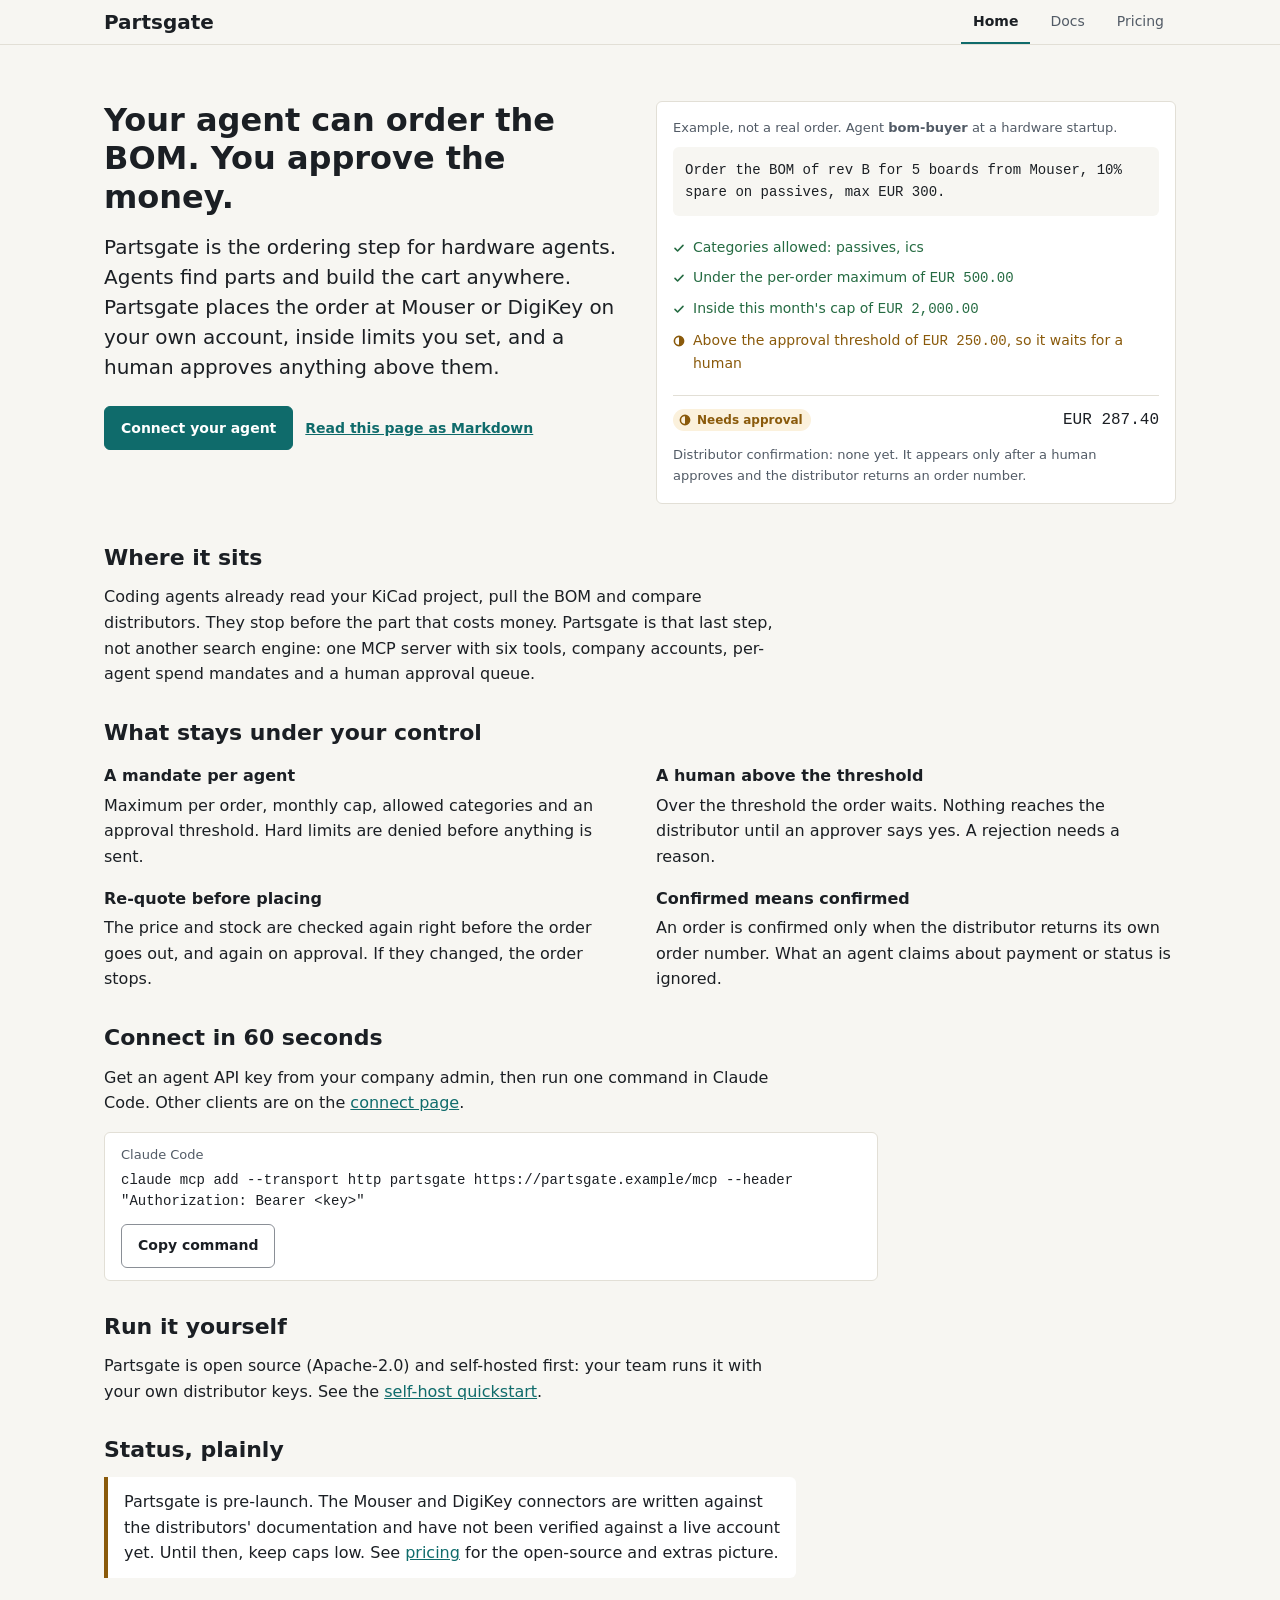
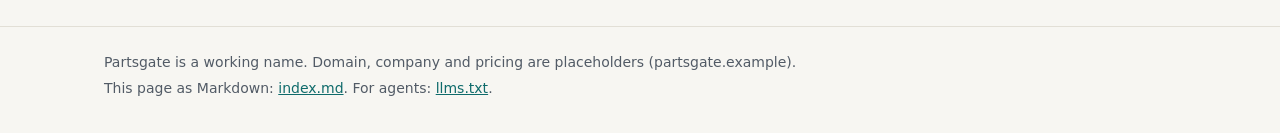
==== index.html @ 85c307bd "Step 3b: site self-host quickstart (+md twin), pricing/index/llms pivot to open source self-hosted" ====
<!doctype html>
<html lang="en">
<head>
<meta charset="utf-8">
<meta name="viewport" content="width=device-width, initial-scale=1">
<title>Partsgate: governed ordering for hardware agents</title>
<meta name="description" content="Your agent can order the BOM. You set the limits and approve the money.">
<link rel="alternate" type="text/markdown" href="index.md">
<link rel="stylesheet" href="assets/site.css">
<script src="assets/site.js" defer></script>
</head>
<body>
<header class="top"><div class="wrap"><a class="brand" href="index.html">Partsgate</a><nav class="main" aria-label="Main"><a href="index.html" aria-current="page">Home</a><a href="docs/connect.html">Docs</a><a href="pricing.html">Pricing</a></nav></div></header>
<main><div class="wrap">

<section class="hero" aria-labelledby="h">
<div><h1 id="h">Your agent can order the BOM. You approve the money.</h1>
<p class="lead">Partsgate is the ordering step for hardware agents. Agents find parts and build the cart anywhere. Partsgate places the order at Mouser or DigiKey on your own account, inside limits you set, and a human approves anything above them.</p>
<div class="row"><a class="btn primary" href="docs/connect.html">Connect your agent</a><a class="lnk" href="index.md">Read this page as Markdown</a></div></div>
<aside class="ticket" aria-label="Example order ticket">
<p class="who">Example, not a real order. Agent <strong>bom-buyer</strong> at a hardware startup.</p>
<p class="ask">Order the BOM of rev B for 5 boards from Mouser, 10% spare on passives, max EUR 300.</p>
<ul class="checks">
<li class="ok"><svg viewBox="0 0 12 12" aria-hidden="true" fill="none" stroke="currentColor" stroke-width="1.6" stroke-linecap="round" stroke-linejoin="round"><path d="M2 6.4l2.6 2.6L10 3.4"/></svg><span>Categories allowed: passives, ics</span></li>
<li class="ok"><svg viewBox="0 0 12 12" aria-hidden="true" fill="none" stroke="currentColor" stroke-width="1.6" stroke-linecap="round" stroke-linejoin="round"><path d="M2 6.4l2.6 2.6L10 3.4"/></svg><span>Under the per-order maximum of <span class="num">EUR 500.00</span></span></li>
<li class="ok"><svg viewBox="0 0 12 12" aria-hidden="true" fill="none" stroke="currentColor" stroke-width="1.6" stroke-linecap="round" stroke-linejoin="round"><path d="M2 6.4l2.6 2.6L10 3.4"/></svg><span>Inside this month's cap of <span class="num">EUR 2,000.00</span></span></li>
<li class="wait"><svg viewBox="0 0 12 12" aria-hidden="true" fill="none" stroke="currentColor" stroke-width="1.6" stroke-linecap="round" stroke-linejoin="round"><circle cx="6" cy="6" r="4.6"/><path d="M6 1.4a4.6 4.6 0 0 1 0 9.2z" fill="currentColor" stroke="none"/></svg><span>Above the approval threshold of <span class="num">EUR 250.00</span>, so it waits for a human</span></li>
</ul>
<div class="foot"><span class="chip" data-state="pending"><svg viewBox="0 0 12 12" aria-hidden="true" fill="none" stroke="currentColor" stroke-width="1.6" stroke-linecap="round" stroke-linejoin="round"><circle cx="6" cy="6" r="4.6"/><path d="M6 1.4a4.6 4.6 0 0 1 0 9.2z" fill="currentColor" stroke="none"/></svg>Needs approval</span><span class="num">EUR 287.40</span></div>
<p class="who" style="margin:12px 0 0">Distributor confirmation: none yet. It appears only after a human approves and the distributor returns an order number.</p>
</aside>
</section>

<h2>Where it sits</h2>
<p>Coding agents already read your KiCad project, pull the BOM and compare distributors. They stop before the part that costs money. Partsgate is that last step, not another search engine: one MCP server with six tools, company accounts, per-agent spend mandates and a human approval queue.</p>
<h2>What stays under your control</h2>
<div class="pair"><div><h3>A mandate per agent</h3><p>Maximum per order, monthly cap, allowed categories and an approval threshold. Hard limits are denied before anything is sent.</p></div>
<div><h3>A human above the threshold</h3><p>Over the threshold the order waits. Nothing reaches the distributor until an approver says yes. A rejection needs a reason.</p></div>
<div><h3>Re-quote before placing</h3><p>The price and stock are checked again right before the order goes out, and again on approval. If they changed, the order stops.</p></div>
<div><h3>Confirmed means confirmed</h3><p>An order is confirmed only when the distributor returns its own order number. What an agent claims about payment or status is ignored.</p></div></div>
<h2>Connect in 60 seconds</h2>
<p>Get an agent API key from your company admin, then run one command in Claude Code. Other clients are on the <a href="docs/connect.html">connect page</a>.</p>
<div class="cmd"><p class="label">Claude Code</p><pre id="cmd-home" class="mono">claude mcp add --transport http partsgate https://partsgate.example/mcp --header "Authorization: Bearer &lt;key&gt;"</pre><button class="btn" type="button" data-copy-target="cmd-home">Copy command</button></div>
<h2>Run it yourself</h2>
<p>Partsgate is open source (Apache-2.0) and self-hosted first: your team runs it with your own distributor keys. See the <a href="docs/self-host.html">self-host quickstart</a>.</p>
<h2>Status, plainly</h2>
<div class="note"><p>Partsgate is pre-launch. The Mouser and DigiKey connectors are written against the distributors' documentation and have not been verified against a live account yet. Until then, keep caps low. See <a href="pricing.html">pricing</a> for the open-source and extras picture.</p></div>
</div></main>
<footer class="bot"><div class="wrap"><p>Partsgate is a working name. Domain, company and pricing are placeholders (partsgate.example).</p><p>This page as Markdown: <a href="index.md">index.md</a>. For agents: <a href="llms.txt">llms.txt</a>.</p></div></footer>
</body>
</html>
---- assets/site.css ----
/* Partsgate site. Colours, sizes and spacing come from src/admin/lib/tokens.json (DESIGN.md); scripts/design-check.mjs enforces it. */
@font-face{font-family:"IBM Plex Sans";font-weight:400;font-style:normal;font-display:swap;src:url(../fonts/ibm-plex-sans-latin-400-normal.woff2) format("woff2")}
@font-face{font-family:"IBM Plex Sans";font-weight:600;font-style:normal;font-display:swap;src:url(../fonts/ibm-plex-sans-latin-600-normal.woff2) format("woff2")}
@font-face{font-family:"IBM Plex Mono";font-weight:400;font-style:normal;font-display:swap;src:url(../fonts/ibm-plex-mono-latin-400-normal.woff2) format("woff2")}
@font-face{font-family:"IBM Plex Mono";font-weight:600;font-style:normal;font-display:swap;src:url(../fonts/ibm-plex-mono-latin-600-normal.woff2) format("woff2")}
:root{--bg:#F7F6F2;--surface:#FFFFFF;--ink:#1B1F24;--muted:#525B66;--line:#E2DFD6;--accent:#0F6B6B;--accentHover:#0B5555;--pending:#8A5A0B;--confirmed:#256B42;--rejected:#9B3D2E;--inputBorder:#8A8F96;--chip-pending:#FBF1DC;--chip-confirmed:#E6F2EA;--chip-rejected:#F8E7E3;--chip-accent:#E3F0F0;--r:6px;--touch:44px}
*{box-sizing:border-box}
html{-webkit-text-size-adjust:100%}
body{margin:0;background:var(--bg);color:var(--ink);font-family:IBM Plex Sans, system-ui, sans-serif;font-size:16px;line-height:1.6;font-weight:400}
b,strong,th{font-weight:600}
code,pre,.mono,.num{font-family:IBM Plex Mono, ui-monospace, monospace;font-variant-numeric:tabular-nums}
code{font-size:14px}
.wrap{max-width:1120px;margin:0 auto;padding:0 24px}
header.top{border-bottom:1px solid var(--line)}
header.top .wrap{display:flex;flex-wrap:wrap;align-items:center;justify-content:space-between;gap:0 24px}
.brand{display:inline-flex;align-items:center;min-height:var(--touch);font-weight:600;font-size:20px;color:var(--ink);text-decoration:none}
nav.main{display:flex;flex-wrap:wrap;gap:0 8px}
nav.main a{display:inline-flex;align-items:center;min-height:var(--touch);padding:0 12px;color:var(--muted);text-decoration:none;font-size:14px;border-bottom:2px solid transparent}
nav.main a[aria-current=page]{color:var(--ink);font-weight:600;border-bottom-color:var(--accent)}
a{color:var(--accent)}
a:hover{color:var(--accentHover)}
a:focus-visible,button:focus-visible,summary:focus-visible{outline:2px solid var(--accent);outline-offset:2px}
main{padding:32px 0 32px}
h1{font-size:32px;line-height:1.2;font-weight:600;margin:0 0 16px;max-width:22ch}
h2{font-size:22px;line-height:1.3;font-weight:600;margin:32px 0 12px}
h3{font-size:16px;font-weight:600;margin:24px 0 4px}
p,ul,ol,dl{margin:0 0 16px;max-width:68ch}
li{margin-bottom:4px}
.lead{font-size:20px;line-height:1.5;color:var(--ink);max-width:56ch}
.muted{color:var(--muted)}
.small{font-size:14px}
.btn{display:inline-flex;align-items:center;justify-content:center;min-height:var(--touch);min-width:var(--touch);padding:0 16px;border-radius:var(--r);border:1px solid var(--inputBorder);background:var(--surface);color:var(--ink);font:inherit;font-size:14px;font-weight:600;text-decoration:none;cursor:pointer}
.btn:hover{border-color:var(--ink);color:var(--ink)}
.btn.primary{background:var(--accent);border-color:var(--accent);color:var(--surface)}
.btn.primary:hover{background:var(--accentHover);border-color:var(--accentHover);color:var(--surface)}
.row{display:flex;flex-wrap:wrap;gap:8px 12px;align-items:center;margin:24px 0}
a.lnk{display:inline-flex;align-items:center;min-height:var(--touch);font-weight:600;font-size:14px}
.hero{display:grid;grid-template-columns:minmax(0,1fr) minmax(0,1fr);gap:32px 32px;align-items:start;padding:24px 0 8px}
.ticket{background:var(--surface);border:1px solid var(--line);border-radius:var(--r);padding:16px}
.ticket .ask{font-family:IBM Plex Mono, ui-monospace, monospace;font-size:14px;margin:0 0 16px;padding:12px;background:var(--bg);border-radius:var(--r);max-width:none}
.ticket .who{font-size:13px;color:var(--muted);margin:0 0 8px;max-width:none}
.checks{list-style:none;margin:0 0 16px;padding:0;max-width:none}
.checks li{display:flex;gap:8px;align-items:flex-start;font-size:14px;padding:4px 0;margin:0}
.checks svg{flex:none;width:12px;height:12px;margin-top:6px}
.checks .ok{color:var(--confirmed)}
.checks .wait{color:var(--pending)}
.ticket .foot{display:flex;flex-wrap:wrap;gap:8px 12px;align-items:center;justify-content:space-between;border-top:1px solid var(--line);padding-top:12px}
.chip{display:inline-flex;align-items:center;gap:6px;font-size:12px;font-weight:600;padding:2px 8px 2px 6px;border-radius:99px;white-space:nowrap;line-height:1.5}
.chip svg{flex:none;width:12px;height:12px}
.chip[data-state=pending]{color:var(--pending);background:var(--chip-pending)}
.chip[data-state=confirmed]{color:var(--confirmed);background:var(--chip-confirmed)}
.chip[data-state=rejected]{color:var(--rejected);background:var(--chip-rejected)}
.chip[data-state=inactive]{color:var(--muted);background:var(--bg);border:1px solid var(--line)}
.cmd{background:var(--surface);border:1px solid var(--line);border-radius:var(--r);padding:12px 16px;margin:0 0 16px;max-width:76ch}
.cmd pre{margin:0 0 12px;white-space:pre-wrap;overflow-wrap:anywhere;font-size:14px;line-height:1.5}
.cmd .label{font-size:13px;color:var(--muted);margin:0 0 4px}
pre.block{background:var(--surface);border:1px solid var(--line);border-radius:var(--r);padding:12px 16px;margin:0 0 16px;max-width:76ch;white-space:pre-wrap;overflow-wrap:anywhere;font-size:14px;line-height:1.5}
.pair{display:grid;grid-template-columns:repeat(2,minmax(0,1fr));gap:16px 32px;margin:16px 0}
.pair h3{margin-top:0}
.pair p{margin:0}
.tabs{display:flex;flex-wrap:wrap;gap:0 4px;border-bottom:1px solid var(--line);margin:16px 0}
.tabs button{min-height:var(--touch);padding:0 16px;background:transparent;border:0;border-bottom:2px solid transparent;color:var(--muted);font:inherit;font-size:14px;cursor:pointer}
.tabs button[aria-selected=true]{color:var(--ink);font-weight:600;border-bottom-color:var(--accent)}
.js [role=tabpanel][hidden]{display:none}
.subnav{display:flex;flex-wrap:wrap;gap:0 4px;border-bottom:1px solid var(--line);margin:0 0 24px}
.subnav a{display:inline-flex;align-items:center;min-height:var(--touch);padding:0 12px;color:var(--muted);text-decoration:none;font-size:14px;border-bottom:2px solid transparent}
.subnav a[aria-current=page]{color:var(--ink);font-weight:600;border-bottom-color:var(--accent)}
table{border-collapse:collapse;width:100%;max-width:76ch;margin:0 0 16px;background:var(--surface);border:1px solid var(--line)}
th,td{text-align:left;padding:8px 12px;border-bottom:1px solid var(--line);vertical-align:top;font-size:14px;overflow-wrap:break-word}
td code{overflow-wrap:anywhere}
th{background:var(--bg);color:var(--muted);font-size:12px}
.note{border-left:4px solid var(--pending);background:var(--surface);padding:12px 16px;margin:0 0 16px;max-width:68ch;border-radius:0 var(--r) var(--r) 0}
.note p{margin:0}
.plans{display:grid;grid-template-columns:repeat(2,minmax(0,1fr));gap:16px;margin:16px 0}
.plan{background:var(--surface);border:1px solid var(--line);border-radius:var(--r);padding:16px}
.plan h2{margin:0 0 4px;font-size:22px}
.plan .price{font-size:32px;font-weight:600;margin:0 0 8px}
.plan p,.plan ul{max-width:none}
footer.bot{border-top:1px solid var(--line);padding:24px 0 32px;color:var(--muted);font-size:14px}
footer.bot p{margin:0 0 4px;max-width:none}
@media (max-width:640px){
  .wrap{padding:0 16px}
  h1{font-size:32px}
  .hero,.pair,.plans{grid-template-columns:1fr}
  main{padding-top:16px}
  .btn{width:100%}
  .row .btn{flex:1 1 100%}
}
.tabs{display:none}
.js .tabs{display:flex}
.js [role=tabpanel]>h3{display:none}
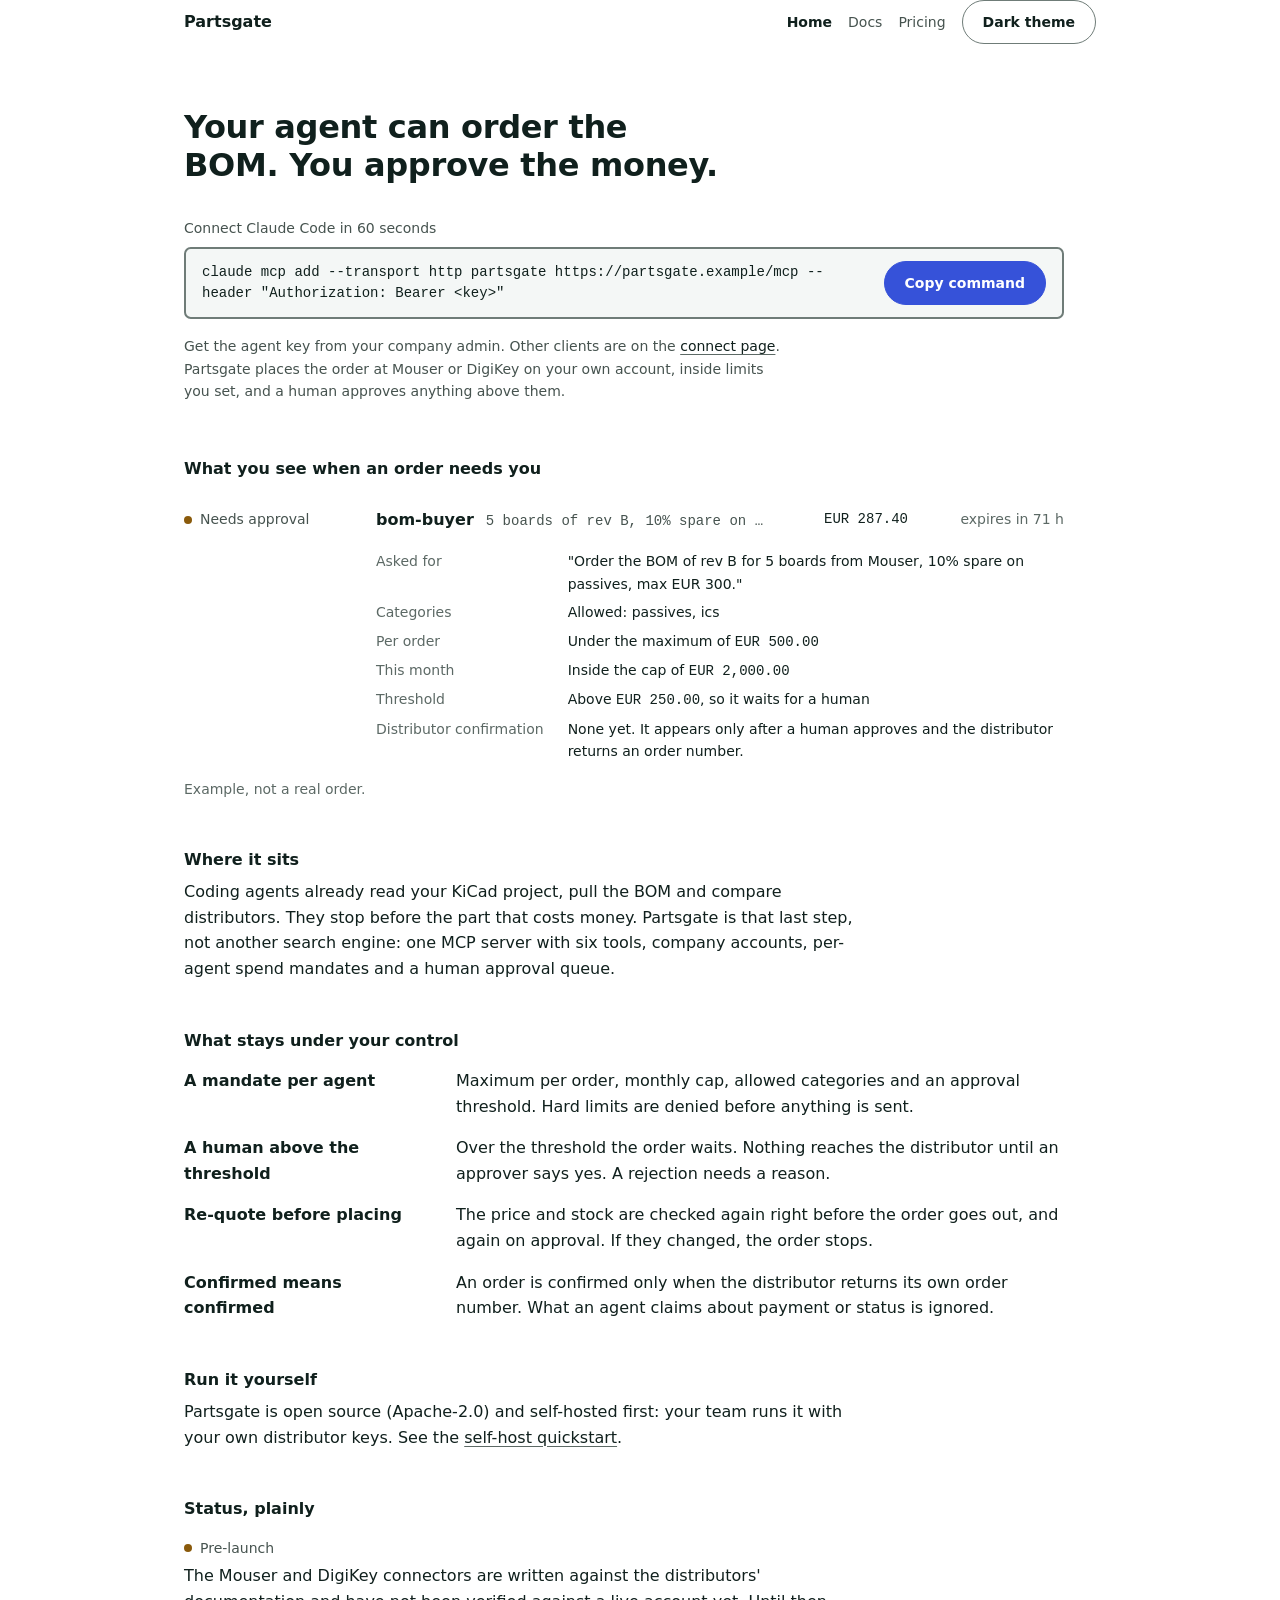
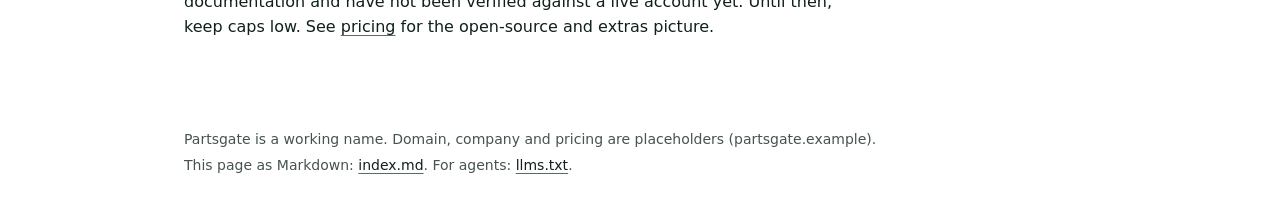
==== commit 7a25608e: "Deck rules: partsgate tokens (dark default, light, probe-blue accent), row grammar admin routes, sit" ====
--- a/index.html
+++ b/index.html
@@ -6,45 +6,47 @@
 <title>Partsgate: governed ordering for hardware agents</title>
 <meta name="description" content="Your agent can order the BOM. You set the limits and approve the money.">
 <link rel="alternate" type="text/markdown" href="index.md">
+<script>try{var t=localStorage.getItem("pg-theme");if(t==="light"||t==="dark")document.documentElement.setAttribute("data-theme",t)}catch(e){}</script>
 <link rel="stylesheet" href="assets/site.css">
 <script src="assets/site.js" defer></script>
 </head>
 <body>
-<header class="top"><div class="wrap"><a class="brand" href="index.html">Partsgate</a><nav class="main" aria-label="Main"><a href="index.html" aria-current="page">Home</a><a href="docs/connect.html">Docs</a><a href="pricing.html">Pricing</a></nav></div></header>
+<header class="top"><div class="wrap"><a class="brand" href="index.html">Partsgate</a><div class="topr"><nav class="main" aria-label="Main"><a href="index.html" aria-current="page">Home</a><a href="docs/connect.html">Docs</a><a href="pricing.html">Pricing</a></nav><button class="btn themebtn" type="button" data-theme-toggle>Light theme</button></div></div></header>
 <main><div class="wrap">
 
 <section class="hero" aria-labelledby="h">
-<div><h1 id="h">Your agent can order the BOM. You approve the money.</h1>
-<p class="lead">Partsgate is the ordering step for hardware agents. Agents find parts and build the cart anywhere. Partsgate places the order at Mouser or DigiKey on your own account, inside limits you set, and a human approves anything above them.</p>
-<div class="row"><a class="btn primary" href="docs/connect.html">Connect your agent</a><a class="lnk" href="index.md">Read this page as Markdown</a></div></div>
-<aside class="ticket" aria-label="Example order ticket">
-<p class="who">Example, not a real order. Agent <strong>bom-buyer</strong> at a hardware startup.</p>
-<p class="ask">Order the BOM of rev B for 5 boards from Mouser, 10% spare on passives, max EUR 300.</p>
-<ul class="checks">
-<li class="ok"><svg viewBox="0 0 12 12" aria-hidden="true" fill="none" stroke="currentColor" stroke-width="1.6" stroke-linecap="round" stroke-linejoin="round"><path d="M2 6.4l2.6 2.6L10 3.4"/></svg><span>Categories allowed: passives, ics</span></li>
-<li class="ok"><svg viewBox="0 0 12 12" aria-hidden="true" fill="none" stroke="currentColor" stroke-width="1.6" stroke-linecap="round" stroke-linejoin="round"><path d="M2 6.4l2.6 2.6L10 3.4"/></svg><span>Under the per-order maximum of <span class="num">EUR 500.00</span></span></li>
-<li class="ok"><svg viewBox="0 0 12 12" aria-hidden="true" fill="none" stroke="currentColor" stroke-width="1.6" stroke-linecap="round" stroke-linejoin="round"><path d="M2 6.4l2.6 2.6L10 3.4"/></svg><span>Inside this month's cap of <span class="num">EUR 2,000.00</span></span></li>
-<li class="wait"><svg viewBox="0 0 12 12" aria-hidden="true" fill="none" stroke="currentColor" stroke-width="1.6" stroke-linecap="round" stroke-linejoin="round"><circle cx="6" cy="6" r="4.6"/><path d="M6 1.4a4.6 4.6 0 0 1 0 9.2z" fill="currentColor" stroke="none"/></svg><span>Above the approval threshold of <span class="num">EUR 250.00</span>, so it waits for a human</span></li>
-</ul>
-<div class="foot"><span class="chip" data-state="pending"><svg viewBox="0 0 12 12" aria-hidden="true" fill="none" stroke="currentColor" stroke-width="1.6" stroke-linecap="round" stroke-linejoin="round"><circle cx="6" cy="6" r="4.6"/><path d="M6 1.4a4.6 4.6 0 0 1 0 9.2z" fill="currentColor" stroke="none"/></svg>Needs approval</span><span class="num">EUR 287.40</span></div>
-<p class="who" style="margin:12px 0 0">Distributor confirmation: none yet. It appears only after a human approves and the distributor returns an order number.</p>
-</aside>
+<h1 id="h">Your agent can order the BOM. You approve the money.</h1>
+<div class="codewrap"><p class="label">Connect Claude Code in 60 seconds</p><div class="codebar"><pre id="cmd-home" class="mono">claude mcp add --transport http partsgate https://partsgate.example/mcp --header "Authorization: Bearer &lt;key&gt;"</pre><button class="btn primary" type="button" data-copy-target="cmd-home">Copy command</button></div></div>
+<p class="why">Get the agent key from your company admin. Other clients are on the <a href="docs/connect.html">connect page</a>. Partsgate places the order at Mouser or DigiKey on your own account, inside limits you set, and a human approves anything above them.</p>
 </section>
+
+<h2>What you see when an order needs you</h2>
+<div class="sample" role="group" aria-label="Example order, not a real one">
+<div class="rh"><span class="st"><span class="dot" data-s="waiting" aria-hidden="true"></span><span class="lbl">Needs approval</span></span><span class="main"><span class="who">bom-buyer</span><span class="mpn mono">5 boards of rev B, 10% spare on passives</span></span><span class="tot num">EUR 287.40</span><span class="exp">expires in 71 h</span></div>
+<dl class="cues">
+<dt>Asked for</dt><dd>"Order the BOM of rev B for 5 boards from Mouser, 10% spare on passives, max EUR 300."</dd>
+<dt>Categories</dt><dd>Allowed: passives, ics</dd>
+<dt>Per order</dt><dd>Under the maximum of <span class="num">EUR 500.00</span></dd>
+<dt>This month</dt><dd>Inside the cap of <span class="num">EUR 2,000.00</span></dd>
+<dt>Threshold</dt><dd>Above <span class="num">EUR 250.00</span>, so it waits for a human</dd>
+<dt>Distributor confirmation</dt><dd>None yet. It appears only after a human approves and the distributor returns an order number.</dd>
+</dl>
+<p class="cap">Example, not a real order.</p>
+</div>
 
 <h2>Where it sits</h2>
 <p>Coding agents already read your KiCad project, pull the BOM and compare distributors. They stop before the part that costs money. Partsgate is that last step, not another search engine: one MCP server with six tools, company accounts, per-agent spend mandates and a human approval queue.</p>
 <h2>What stays under your control</h2>
-<div class="pair"><div><h3>A mandate per agent</h3><p>Maximum per order, monthly cap, allowed categories and an approval threshold. Hard limits are denied before anything is sent.</p></div>
-<div><h3>A human above the threshold</h3><p>Over the threshold the order waits. Nothing reaches the distributor until an approver says yes. A rejection needs a reason.</p></div>
-<div><h3>Re-quote before placing</h3><p>The price and stock are checked again right before the order goes out, and again on approval. If they changed, the order stops.</p></div>
-<div><h3>Confirmed means confirmed</h3><p>An order is confirmed only when the distributor returns its own order number. What an agent claims about payment or status is ignored.</p></div></div>
-<h2>Connect in 60 seconds</h2>
-<p>Get an agent API key from your company admin, then run one command in Claude Code. Other clients are on the <a href="docs/connect.html">connect page</a>.</p>
-<div class="cmd"><p class="label">Claude Code</p><pre id="cmd-home" class="mono">claude mcp add --transport http partsgate https://partsgate.example/mcp --header "Authorization: Bearer &lt;key&gt;"</pre><button class="btn" type="button" data-copy-target="cmd-home">Copy command</button></div>
+<dl class="defs">
+<dt>A mandate per agent</dt><dd>Maximum per order, monthly cap, allowed categories and an approval threshold. Hard limits are denied before anything is sent.</dd>
+<dt>A human above the threshold</dt><dd>Over the threshold the order waits. Nothing reaches the distributor until an approver says yes. A rejection needs a reason.</dd>
+<dt>Re-quote before placing</dt><dd>The price and stock are checked again right before the order goes out, and again on approval. If they changed, the order stops.</dd>
+<dt>Confirmed means confirmed</dt><dd>An order is confirmed only when the distributor returns its own order number. What an agent claims about payment or status is ignored.</dd>
+</dl>
 <h2>Run it yourself</h2>
 <p>Partsgate is open source (Apache-2.0) and self-hosted first: your team runs it with your own distributor keys. See the <a href="docs/self-host.html">self-host quickstart</a>.</p>
 <h2>Status, plainly</h2>
-<div class="note"><p>Partsgate is pre-launch. The Mouser and DigiKey connectors are written against the distributors' documentation and have not been verified against a live account yet. Until then, keep caps low. See <a href="pricing.html">pricing</a> for the open-source and extras picture.</p></div>
+<p class="note"><span class="st"><span class="dot" data-s="waiting" aria-hidden="true"></span><span class="lbl">Pre-launch</span></span><span class="txt">The Mouser and DigiKey connectors are written against the distributors' documentation and have not been verified against a live account yet. Until then, keep caps low. See <a href="pricing.html">pricing</a> for the open-source and extras picture.</span></p>
 </div></main>
 <footer class="bot"><div class="wrap"><p>Partsgate is a working name. Domain, company and pricing are placeholders (partsgate.example).</p><p>This page as Markdown: <a href="index.md">index.md</a>. For agents: <a href="llms.txt">llms.txt</a>.</p></div></footer>
 </body>
--- a/assets/site.css
+++ b/assets/site.css
@@ -1,91 +1,106 @@
-/* Partsgate site. Colours, sizes and spacing come from src/admin/lib/tokens.json (DESIGN.md); scripts/design-check.mjs enforces it. */
+/* Partsgate site: the Deck's rules in Partsgate's own colours. Tokens repeat src/admin/lib/tokens.json (design-check site-tokens enforces it); DESIGN.md explains the rules.
+   Dark is the default. Light follows prefers-color-scheme, and the header toggle (data-theme) overrides both. */
 @font-face{font-family:"IBM Plex Sans";font-weight:400;font-style:normal;font-display:swap;src:url(../fonts/ibm-plex-sans-latin-400-normal.woff2) format("woff2")}
 @font-face{font-family:"IBM Plex Sans";font-weight:600;font-style:normal;font-display:swap;src:url(../fonts/ibm-plex-sans-latin-600-normal.woff2) format("woff2")}
 @font-face{font-family:"IBM Plex Mono";font-weight:400;font-style:normal;font-display:swap;src:url(../fonts/ibm-plex-mono-latin-400-normal.woff2) format("woff2")}
 @font-face{font-family:"IBM Plex Mono";font-weight:600;font-style:normal;font-display:swap;src:url(../fonts/ibm-plex-mono-latin-600-normal.woff2) format("woff2")}
-:root{--bg:#F7F6F2;--surface:#FFFFFF;--ink:#1B1F24;--muted:#525B66;--line:#E2DFD6;--accent:#0F6B6B;--accentHover:#0B5555;--pending:#8A5A0B;--confirmed:#256B42;--rejected:#9B3D2E;--inputBorder:#8A8F96;--chip-pending:#FBF1DC;--chip-confirmed:#E6F2EA;--chip-rejected:#F8E7E3;--chip-accent:#E3F0F0;--r:6px;--touch:44px}
+:root{--surface:#081412;--elev:#0C1B18;--ink:#F7F7F7;--muted:#ADAAA6;--faint:#8A9794;--line:#1F2927;--hover:#131E1C;--sel:#1B2A38;--accent:#7F9CFF;--accentHover:#A3B8FF;--accentInk:#06100E;--inputBorder:#7A8B87;--focus:#F7F7F7;--dotActive:#4FB3A1;--dotWaiting:#E8C05A;--dotBlocked:#FF7A72;--dotIdle:#6A7B77;--r:6.72px;--rb:26.88px;--touch:44px;color-scheme:dark}
+@media (prefers-color-scheme:light){:root:not([data-theme]){--surface:#FFFFFF;--elev:#F4F7F6;--ink:#10201D;--muted:#46534F;--faint:#5C6965;--line:#DDE3E1;--hover:#F4F5F5;--sel:#EDEFFC;--accent:#3652D9;--accentHover:#2A41B8;--accentInk:#FFFFFF;--inputBorder:#6F7C78;--focus:#10201D;--dotActive:#18705F;--dotWaiting:#8A5A0B;--dotBlocked:#B3261E;--dotIdle:#7A8783;color-scheme:light}}
+:root[data-theme=light]{--surface:#FFFFFF;--elev:#F4F7F6;--ink:#10201D;--muted:#46534F;--faint:#5C6965;--line:#DDE3E1;--hover:#F4F5F5;--sel:#EDEFFC;--accent:#3652D9;--accentHover:#2A41B8;--accentInk:#FFFFFF;--inputBorder:#6F7C78;--focus:#10201D;--dotActive:#18705F;--dotWaiting:#8A5A0B;--dotBlocked:#B3261E;--dotIdle:#7A8783;color-scheme:light}
+:root[data-theme=dark]{--surface:#081412;--elev:#0C1B18;--ink:#F7F7F7;--muted:#ADAAA6;--faint:#8A9794;--line:#1F2927;--hover:#131E1C;--sel:#1B2A38;--accent:#7F9CFF;--accentHover:#A3B8FF;--accentInk:#06100E;--inputBorder:#7A8B87;--focus:#F7F7F7;--dotActive:#4FB3A1;--dotWaiting:#E8C05A;--dotBlocked:#FF7A72;--dotIdle:#6A7B77;color-scheme:dark}
 *{box-sizing:border-box}
 html{-webkit-text-size-adjust:100%}
-body{margin:0;background:var(--bg);color:var(--ink);font-family:IBM Plex Sans, system-ui, sans-serif;font-size:16px;line-height:1.6;font-weight:400}
-b,strong,th{font-weight:600}
+body{margin:0;background:var(--surface);color:var(--ink);font-family:IBM Plex Sans, system-ui, sans-serif;font-size:16px;line-height:1.6;font-weight:400}
+b,strong{font-weight:600}
 code,pre,.mono,.num{font-family:IBM Plex Mono, ui-monospace, monospace;font-variant-numeric:tabular-nums}
 code{font-size:14px}
-.wrap{max-width:1120px;margin:0 auto;padding:0 24px}
-header.top{border-bottom:1px solid var(--line)}
+a{color:var(--ink);text-decoration:underline;text-decoration-color:var(--faint);text-underline-offset:3px}
+a:hover{text-decoration-color:var(--ink)}
+:focus-visible{outline:2px solid var(--focus);outline-offset:2px}
+.wrap{max-width:960px;margin:0 auto;padding:0 24px}
 header.top .wrap{display:flex;flex-wrap:wrap;align-items:center;justify-content:space-between;gap:0 24px}
-.brand{display:inline-flex;align-items:center;min-height:var(--touch);font-weight:600;font-size:20px;color:var(--ink);text-decoration:none}
-nav.main{display:flex;flex-wrap:wrap;gap:0 8px}
-nav.main a{display:inline-flex;align-items:center;min-height:var(--touch);padding:0 12px;color:var(--muted);text-decoration:none;font-size:14px;border-bottom:2px solid transparent}
-nav.main a[aria-current=page]{color:var(--ink);font-weight:600;border-bottom-color:var(--accent)}
-a{color:var(--accent)}
-a:hover{color:var(--accentHover)}
-a:focus-visible,button:focus-visible,summary:focus-visible{outline:2px solid var(--accent);outline-offset:2px}
-main{padding:32px 0 32px}
-h1{font-size:32px;line-height:1.2;font-weight:600;margin:0 0 16px;max-width:22ch}
-h2{font-size:22px;line-height:1.3;font-weight:600;margin:32px 0 12px}
-h3{font-size:16px;font-weight:600;margin:24px 0 4px}
-p,ul,ol,dl{margin:0 0 16px;max-width:68ch}
+.brand{display:inline-flex;align-items:center;min-height:var(--touch);font-weight:600;font-size:16px;color:var(--ink);text-decoration:none}
+.topr{display:flex;flex-wrap:wrap;align-items:center;gap:0 16px}
+nav.main{display:flex;flex-wrap:wrap;gap:0 16px}
+nav.main a,.subnav a{display:inline-flex;align-items:center;min-height:var(--touch);color:var(--muted);text-decoration:none;font-size:14px}
+nav.main a:hover,.subnav a:hover{color:var(--ink)}
+nav.main a[aria-current=page],.subnav a[aria-current=page]{color:var(--ink);font-weight:600}
+.themebtn{display:none}
+.js .themebtn{display:inline-flex}
+main{padding:40px 0 48px}
+h1{font-size:32px;line-height:1.2;font-weight:600;margin:0 0 24px;max-width:24ch;letter-spacing:-.01em}
+h2{font-size:16px;line-height:1.4;font-weight:600;margin:48px 0 8px}
+h3{font-size:16px;line-height:1.4;font-weight:600;margin:32px 0 4px}
+p,ul,ol,dl{margin:0 0 16px;max-width:66ch}
 li{margin-bottom:4px}
-.lead{font-size:20px;line-height:1.5;color:var(--ink);max-width:56ch}
 .muted{color:var(--muted)}
 .small{font-size:14px}
-.btn{display:inline-flex;align-items:center;justify-content:center;min-height:var(--touch);min-width:var(--touch);padding:0 16px;border-radius:var(--r);border:1px solid var(--inputBorder);background:var(--surface);color:var(--ink);font:inherit;font-size:14px;font-weight:600;text-decoration:none;cursor:pointer}
-.btn:hover{border-color:var(--ink);color:var(--ink)}
-.btn.primary{background:var(--accent);border-color:var(--accent);color:var(--surface)}
-.btn.primary:hover{background:var(--accentHover);border-color:var(--accentHover);color:var(--surface)}
-.row{display:flex;flex-wrap:wrap;gap:8px 12px;align-items:center;margin:24px 0}
-a.lnk{display:inline-flex;align-items:center;min-height:var(--touch);font-weight:600;font-size:14px}
-.hero{display:grid;grid-template-columns:minmax(0,1fr) minmax(0,1fr);gap:32px 32px;align-items:start;padding:24px 0 8px}
-.ticket{background:var(--surface);border:1px solid var(--line);border-radius:var(--r);padding:16px}
-.ticket .ask{font-family:IBM Plex Mono, ui-monospace, monospace;font-size:14px;margin:0 0 16px;padding:12px;background:var(--bg);border-radius:var(--r);max-width:none}
-.ticket .who{font-size:13px;color:var(--muted);margin:0 0 8px;max-width:none}
-.checks{list-style:none;margin:0 0 16px;padding:0;max-width:none}
-.checks li{display:flex;gap:8px;align-items:flex-start;font-size:14px;padding:4px 0;margin:0}
-.checks svg{flex:none;width:12px;height:12px;margin-top:6px}
-.checks .ok{color:var(--confirmed)}
-.checks .wait{color:var(--pending)}
-.ticket .foot{display:flex;flex-wrap:wrap;gap:8px 12px;align-items:center;justify-content:space-between;border-top:1px solid var(--line);padding-top:12px}
-.chip{display:inline-flex;align-items:center;gap:6px;font-size:12px;font-weight:600;padding:2px 8px 2px 6px;border-radius:99px;white-space:nowrap;line-height:1.5}
-.chip svg{flex:none;width:12px;height:12px}
-.chip[data-state=pending]{color:var(--pending);background:var(--chip-pending)}
-.chip[data-state=confirmed]{color:var(--confirmed);background:var(--chip-confirmed)}
-.chip[data-state=rejected]{color:var(--rejected);background:var(--chip-rejected)}
-.chip[data-state=inactive]{color:var(--muted);background:var(--bg);border:1px solid var(--line)}
-.cmd{background:var(--surface);border:1px solid var(--line);border-radius:var(--r);padding:12px 16px;margin:0 0 16px;max-width:76ch}
-.cmd pre{margin:0 0 12px;white-space:pre-wrap;overflow-wrap:anywhere;font-size:14px;line-height:1.5}
-.cmd .label{font-size:13px;color:var(--muted);margin:0 0 4px}
-pre.block{background:var(--surface);border:1px solid var(--line);border-radius:var(--r);padding:12px 16px;margin:0 0 16px;max-width:76ch;white-space:pre-wrap;overflow-wrap:anywhere;font-size:14px;line-height:1.5}
-.pair{display:grid;grid-template-columns:repeat(2,minmax(0,1fr));gap:16px 32px;margin:16px 0}
-.pair h3{margin-top:0}
-.pair p{margin:0}
-.tabs{display:flex;flex-wrap:wrap;gap:0 4px;border-bottom:1px solid var(--line);margin:16px 0}
-.tabs button{min-height:var(--touch);padding:0 16px;background:transparent;border:0;border-bottom:2px solid transparent;color:var(--muted);font:inherit;font-size:14px;cursor:pointer}
-.tabs button[aria-selected=true]{color:var(--ink);font-weight:600;border-bottom-color:var(--accent)}
+.btn{display:inline-flex;align-items:center;justify-content:center;min-height:var(--touch);min-width:var(--touch);padding:0 20px;border-radius:var(--rb);border:1.5px solid var(--inputBorder);background:transparent;color:var(--ink);font:inherit;font-size:14px;font-weight:600;text-decoration:none;cursor:pointer}
+.btn:hover{border-color:var(--ink)}
+.btn.primary{background:var(--accent);border-color:var(--accent);color:var(--accentInk)}
+.btn.primary:hover{background:var(--accentHover);border-color:var(--accentHover)}
+.cta{display:flex;flex-wrap:wrap;gap:8px 16px;align-items:center;margin:0 0 24px}
+a.lnk{display:inline-flex;align-items:center;min-height:var(--touch);font-size:14px}
+.hero{padding:24px 0 8px}
+.hero h1{margin-bottom:32px}
+.hero .why{font-size:14px;color:var(--muted);margin:16px 0 0;max-width:68ch}
+.codewrap{margin:0 0 16px;max-width:880px}
+.codewrap .label{font-size:14px;color:var(--muted);margin:0 0 8px}
+.codebar{display:flex;flex-wrap:wrap;gap:12px 16px;align-items:center;justify-content:space-between;background:var(--elev);border:2px solid var(--inputBorder);border-radius:var(--r);padding:12px 16px}
+.codebar pre{flex:1 1 320px;min-width:0;margin:0;white-space:pre-wrap;overflow-wrap:anywhere;font-size:14px;line-height:1.5;color:var(--ink)}
+.codebar .btn{flex:none}
+.st{display:inline-flex;align-items:center;gap:8px;min-width:0}
+.st .lbl{font-size:14px;color:var(--muted)}
+.dot{display:inline-block;flex:none;width:8px;height:8px;border-radius:50%}
+.dot[data-s=active]{background:var(--dotActive)}
+.dot[data-s=waiting]{background:var(--dotWaiting)}
+.dot[data-s=blocked]{background:var(--dotBlocked)}
+.dot[data-s=idle]{background:var(--dotIdle)}
+.sample{max-width:880px;margin:16px 0}
+.rh{display:grid;grid-template-columns:176px minmax(0,1fr) 128px 140px;column-gap:16px;align-items:center;min-height:var(--touch);padding:10px 0}
+.rh .main{display:flex;gap:8px 12px;min-width:0;overflow:hidden;align-items:baseline}
+.rh .who{flex:none;font-weight:600}
+.rh .mpn{min-width:0;overflow:hidden;text-overflow:ellipsis;white-space:nowrap;color:var(--muted);font-size:14px}
+.rh .tot{justify-self:end;text-align:right;white-space:nowrap;font-size:14px}
+.rh .exp{justify-self:end;text-align:right;font-size:14px;color:var(--faint);white-space:nowrap}
+dl.cues{display:grid;grid-template-columns:max-content minmax(0,1fr);gap:6px 24px;margin:8px 0 16px 192px;max-width:none}
+dl.cues dt{font-size:14px;color:var(--faint)}
+dl.cues dd{margin:0;font-size:14px}
+.sample .cap{font-size:14px;color:var(--faint);margin:8px 0 0}
+dl.defs{display:grid;grid-template-columns:minmax(160px,240px) minmax(0,1fr);gap:16px 32px;max-width:880px;margin:16px 0 24px}
+dl.defs dt{font-weight:600}
+dl.defs dt .st{align-items:center}
+dl.defs dt code{display:block;font-weight:400;color:var(--muted);margin-top:2px}
+dl.defs dd{margin:0;color:var(--ink)}
+.note{display:flex;flex-wrap:wrap;gap:4px 12px;align-items:baseline;margin:16px 0;max-width:66ch}
+.note .txt{min-width:0}
+pre.block{background:var(--elev);border:2px solid var(--inputBorder);border-radius:var(--r);padding:12px 16px;margin:0 0 16px;max-width:880px;white-space:pre-wrap;overflow-wrap:anywhere;font-size:14px;line-height:1.5}
+.tabs{display:none;flex-wrap:wrap;gap:0 16px;margin:16px 0}
+.js .tabs{display:flex}
+.tabs button{min-height:var(--touch);padding:0;background:transparent;border:0;color:var(--muted);font:inherit;font-size:14px;cursor:pointer}
+.tabs button:hover{color:var(--ink)}
+.tabs button[aria-selected=true]{color:var(--ink);font-weight:600;text-decoration:underline;text-decoration-color:var(--faint);text-underline-offset:6px}
 .js [role=tabpanel][hidden]{display:none}
-.subnav{display:flex;flex-wrap:wrap;gap:0 4px;border-bottom:1px solid var(--line);margin:0 0 24px}
-.subnav a{display:inline-flex;align-items:center;min-height:var(--touch);padding:0 12px;color:var(--muted);text-decoration:none;font-size:14px;border-bottom:2px solid transparent}
-.subnav a[aria-current=page]{color:var(--ink);font-weight:600;border-bottom-color:var(--accent)}
-table{border-collapse:collapse;width:100%;max-width:76ch;margin:0 0 16px;background:var(--surface);border:1px solid var(--line)}
-th,td{text-align:left;padding:8px 12px;border-bottom:1px solid var(--line);vertical-align:top;font-size:14px;overflow-wrap:break-word}
-td code{overflow-wrap:anywhere}
-th{background:var(--bg);color:var(--muted);font-size:12px}
-.note{border-left:4px solid var(--pending);background:var(--surface);padding:12px 16px;margin:0 0 16px;max-width:68ch;border-radius:0 var(--r) var(--r) 0}
-.note p{margin:0}
-.plans{display:grid;grid-template-columns:repeat(2,minmax(0,1fr));gap:16px;margin:16px 0}
-.plan{background:var(--surface);border:1px solid var(--line);border-radius:var(--r);padding:16px}
-.plan h2{margin:0 0 4px;font-size:22px}
-.plan .price{font-size:32px;font-weight:600;margin:0 0 8px}
+.js [role=tabpanel]>h3{display:none}
+.subnav{display:flex;flex-wrap:wrap;gap:0 16px;margin:0 0 16px}
+.plans{display:grid;grid-template-columns:repeat(2,minmax(0,1fr));gap:24px 48px;margin:24px 0;max-width:880px}
+.plan h2{margin:0 0 4px}
+.plan .price{font-size:32px;line-height:1.2;font-weight:600;margin:0 0 12px}
 .plan p,.plan ul{max-width:none}
-footer.bot{border-top:1px solid var(--line);padding:24px 0 32px;color:var(--muted);font-size:14px}
+footer.bot{padding:24px 0 40px;color:var(--muted);font-size:14px}
 footer.bot p{margin:0 0 4px;max-width:none}
 @media (max-width:640px){
   .wrap{padding:0 16px}
-  h1{font-size:32px}
-  .hero,.pair,.plans{grid-template-columns:1fr}
   main{padding-top:16px}
+  .hero{padding-top:8px}
   .btn{width:100%}
-  .row .btn{flex:1 1 100%}
+  .cta .btn{flex:1 1 100%}
+  .plans{grid-template-columns:1fr}
+  dl.defs{grid-template-columns:1fr;gap:0}
+  dl.defs dd{margin:0 0 16px}
+  .rh{grid-template-columns:minmax(0,1fr) auto;grid-template-areas:"st exp" "main tot";gap:2px 16px}
+  .rh>.st{grid-area:st}.rh>.main{grid-area:main}.rh>.tot{grid-area:tot}.rh>.exp{grid-area:exp}
+  dl.cues{grid-template-columns:1fr;gap:0;margin-left:0}
+  dl.cues dd{margin-bottom:8px}
+  .themebtn{width:auto}
 }
-.tabs{display:none}
-.js .tabs{display:flex}
-.js [role=tabpanel]>h3{display:none}
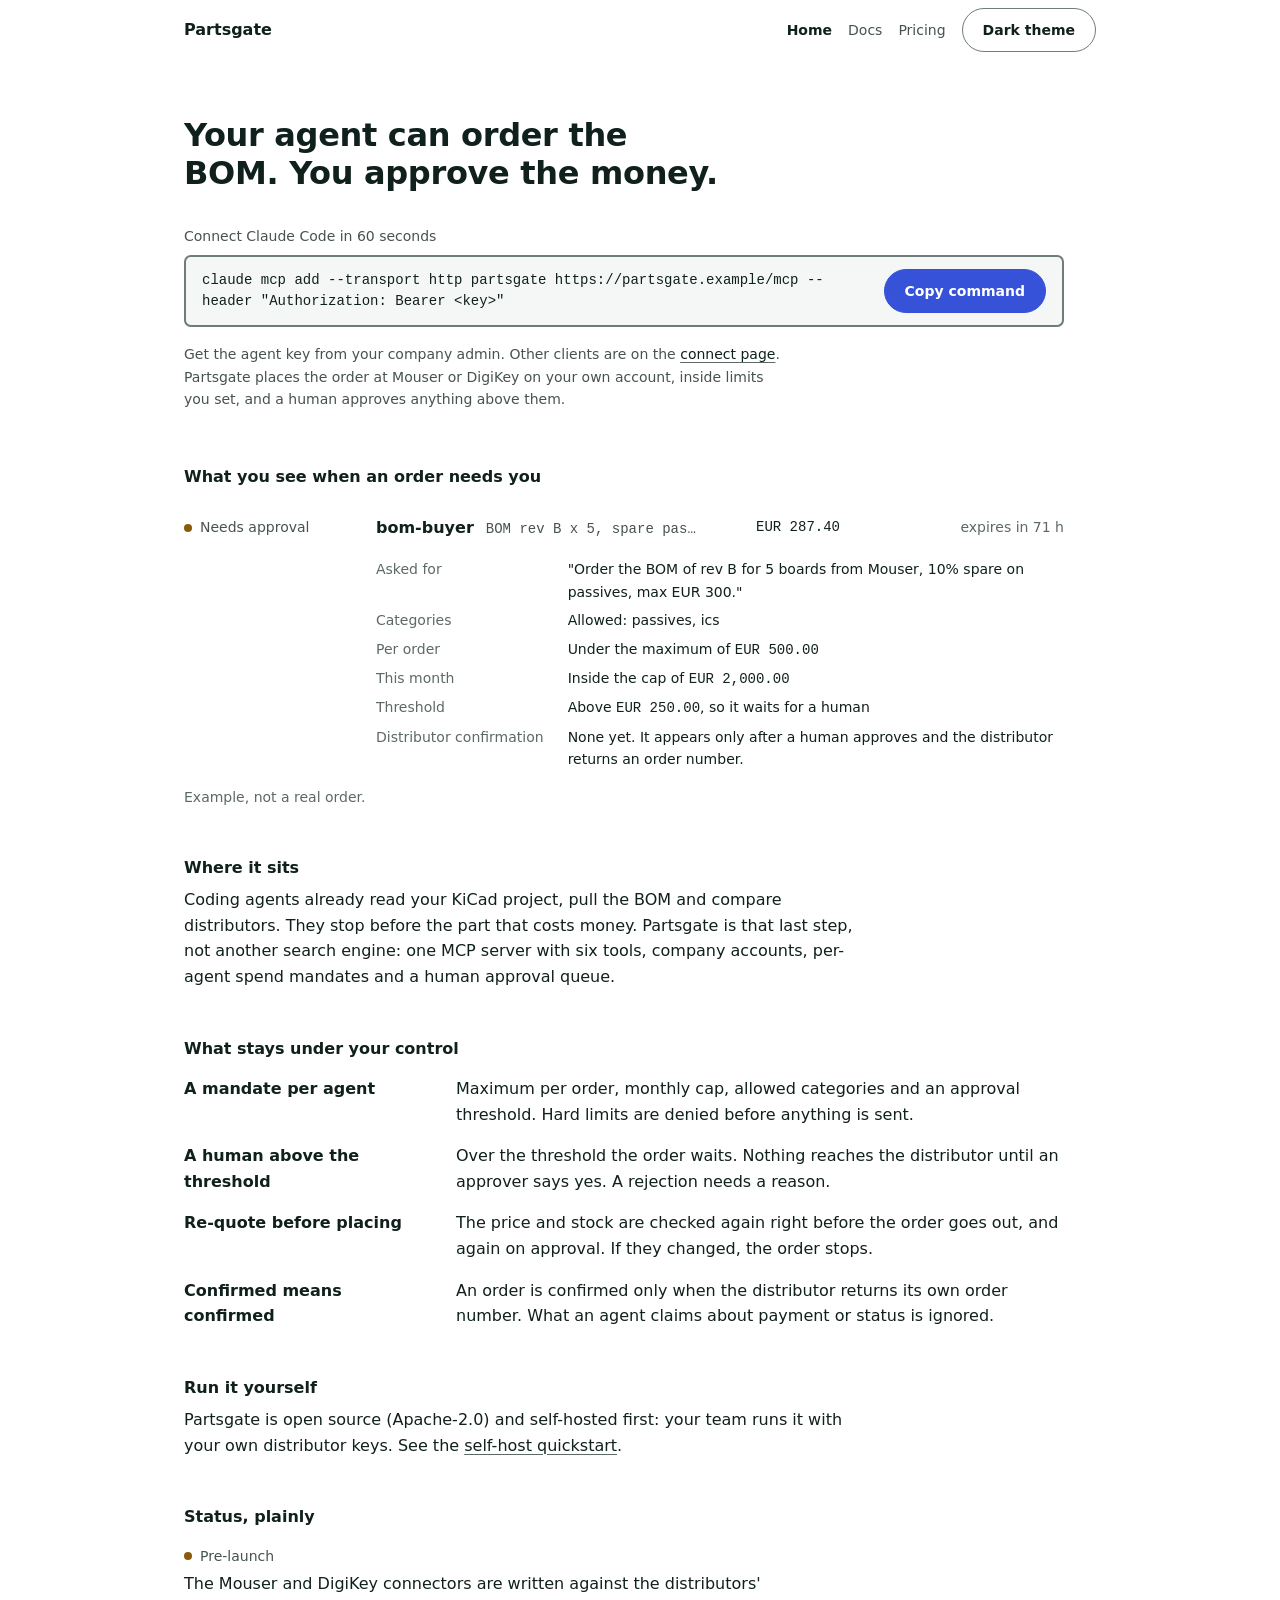
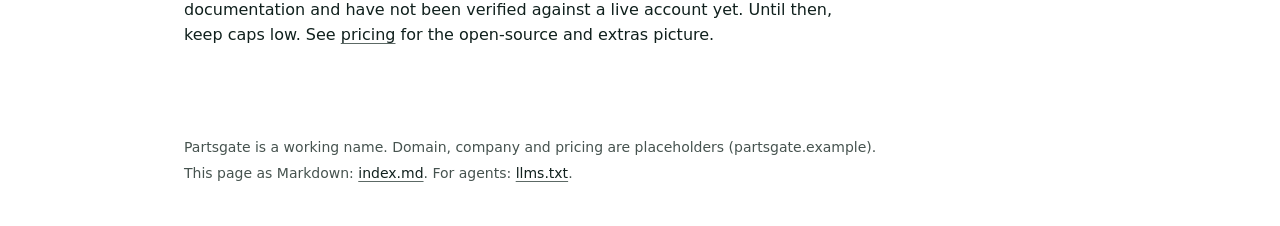
==== commit 8a806613: "fixes from the first render pass, sabotage config for the new rules Co-Authored-By: Claude Sonnet 5." ====
--- a/index.html
+++ b/index.html
@@ -22,7 +22,7 @@
 
 <h2>What you see when an order needs you</h2>
 <div class="sample" role="group" aria-label="Example order, not a real one">
-<div class="rh"><span class="st"><span class="dot" data-s="waiting" aria-hidden="true"></span><span class="lbl">Needs approval</span></span><span class="main"><span class="who">bom-buyer</span><span class="mpn mono">5 boards of rev B, 10% spare on passives</span></span><span class="tot num">EUR 287.40</span><span class="exp">expires in 71 h</span></div>
+<div class="rh"><span class="st"><span class="dot" data-s="waiting" aria-hidden="true"></span><span class="lbl">Needs approval</span></span><span class="main"><span class="who">bom-buyer</span><span class="mpn mono">BOM rev B x 5, spare passives</span></span><span class="tot num">EUR 287.40</span><span class="exp">expires in 71 h</span></div>
 <dl class="cues">
 <dt>Asked for</dt><dd>"Order the BOM of rev B for 5 boards from Mouser, 10% spare on passives, max EUR 300."</dd>
 <dt>Categories</dt><dd>Allowed: passives, ics</dd>
--- a/assets/site.css
+++ b/assets/site.css
@@ -18,6 +18,7 @@
 a:hover{text-decoration-color:var(--ink)}
 :focus-visible{outline:2px solid var(--focus);outline-offset:2px}
 .wrap{max-width:960px;margin:0 auto;padding:0 24px}
+header.top{padding-top:8px}
 header.top .wrap{display:flex;flex-wrap:wrap;align-items:center;justify-content:space-between;gap:0 24px}
 .brand{display:inline-flex;align-items:center;min-height:var(--touch);font-weight:600;font-size:16px;color:var(--ink);text-decoration:none}
 .topr{display:flex;flex-wrap:wrap;align-items:center;gap:0 16px}
@@ -57,7 +58,7 @@
 .dot[data-s=blocked]{background:var(--dotBlocked)}
 .dot[data-s=idle]{background:var(--dotIdle)}
 .sample{max-width:880px;margin:16px 0}
-.rh{display:grid;grid-template-columns:176px minmax(0,1fr) 128px 140px;column-gap:16px;align-items:center;min-height:var(--touch);padding:10px 0}
+.rh{display:grid;grid-template-columns:176px minmax(0,1fr) 128px 208px;column-gap:16px;align-items:center;min-height:var(--touch);padding:10px 0}
 .rh .main{display:flex;gap:8px 12px;min-width:0;overflow:hidden;align-items:baseline}
 .rh .who{flex:none;font-weight:600}
 .rh .mpn{min-width:0;overflow:hidden;text-overflow:ellipsis;white-space:nowrap;color:var(--muted);font-size:14px}
@@ -91,6 +92,7 @@
 footer.bot p{margin:0 0 4px;max-width:none}
 @media (max-width:640px){
   .wrap{padding:0 16px}
+  nav.main a,.subnav a,a.lnk{min-width:var(--touch)}
   main{padding-top:16px}
   .hero{padding-top:8px}
   .btn{width:100%}
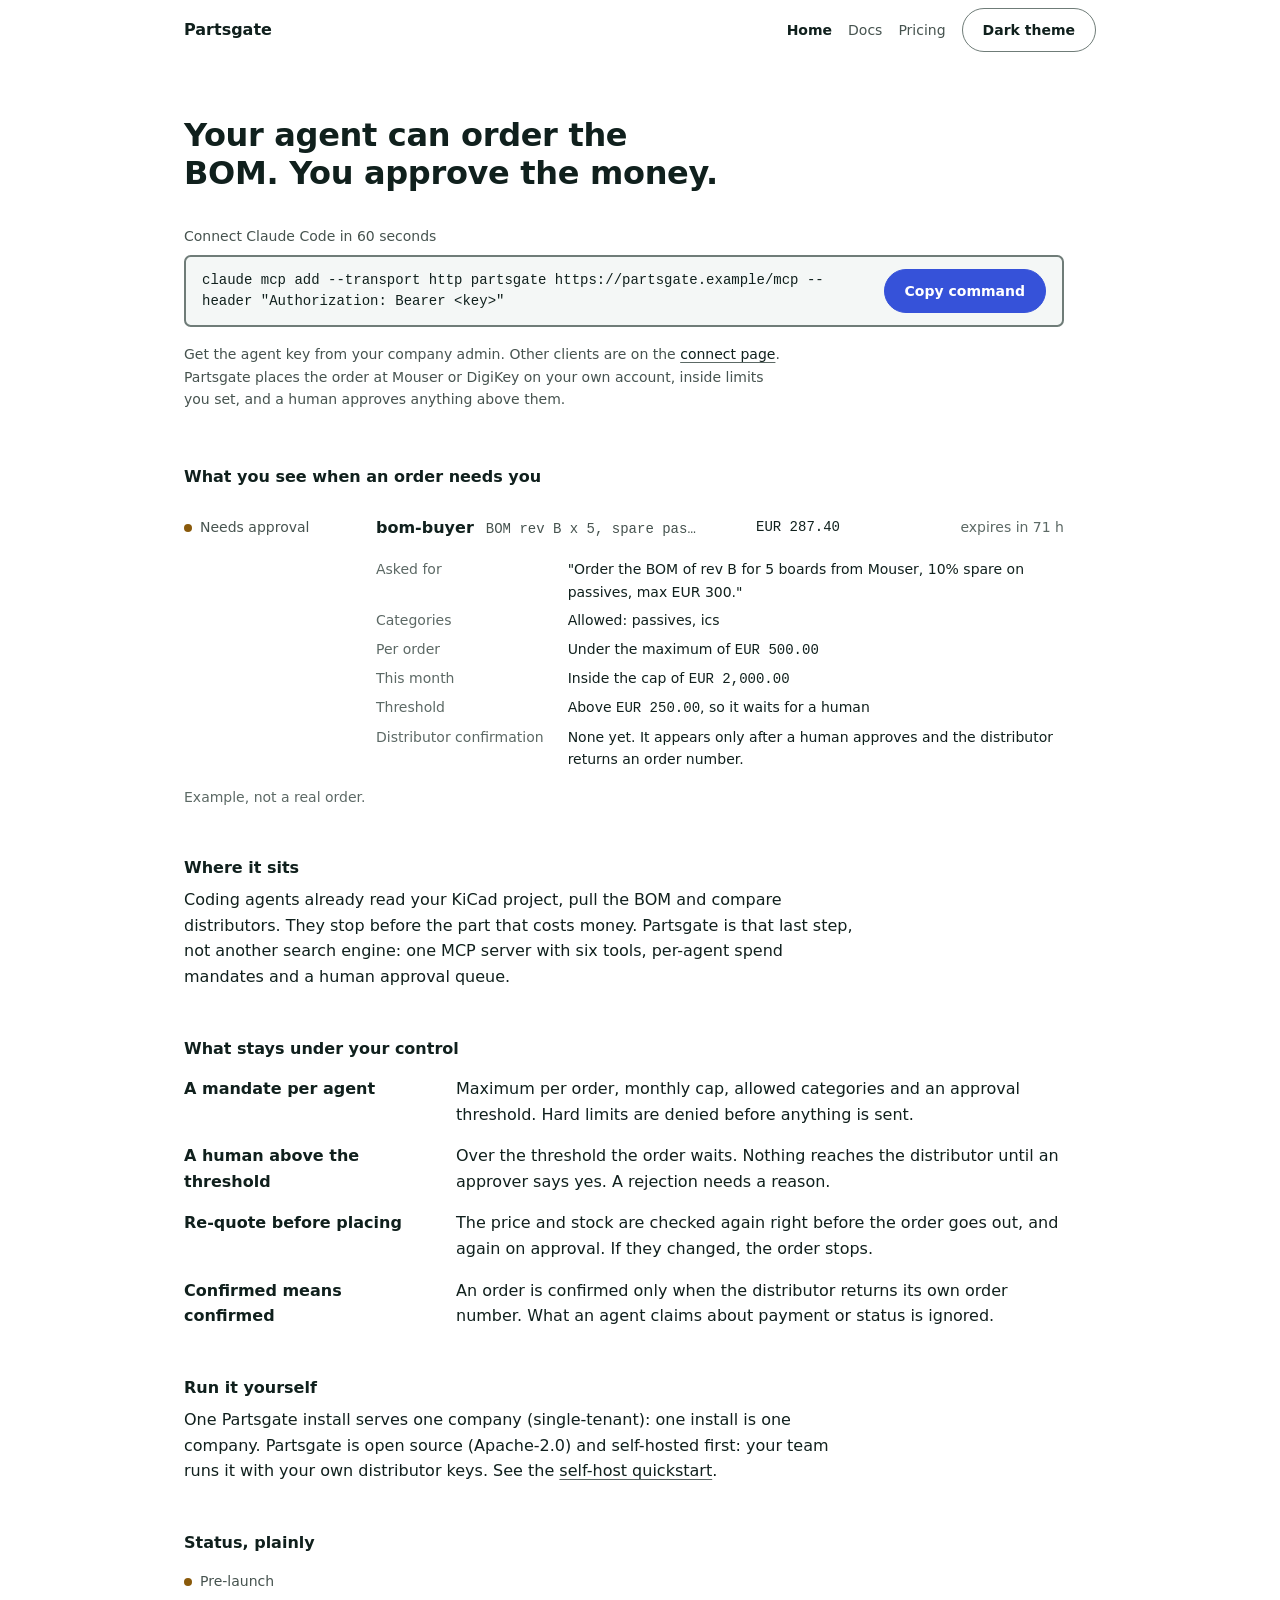
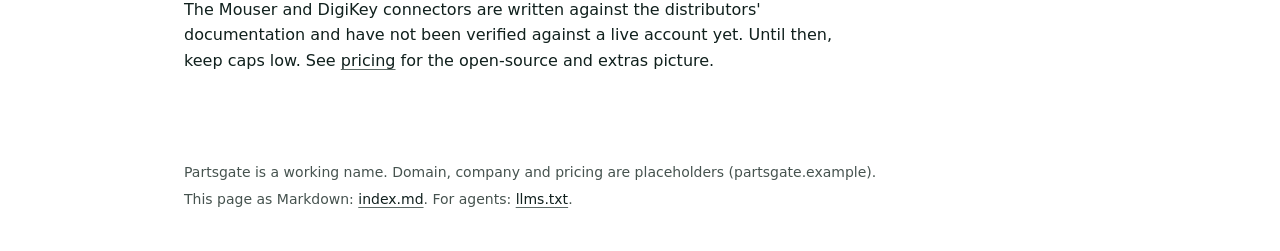
==== commit ccc96fff: "docs/site: limits list, single-tenant wording, connect twin sync, full MIT text in NOTICE, four-eyes" ====
--- a/index.html
+++ b/index.html
@@ -35,7 +35,7 @@
 </div>
 
 <h2>Where it sits</h2>
-<p>Coding agents already read your KiCad project, pull the BOM and compare distributors. They stop before the part that costs money. Partsgate is that last step, not another search engine: one MCP server with six tools, company accounts, per-agent spend mandates and a human approval queue.</p>
+<p>Coding agents already read your KiCad project, pull the BOM and compare distributors. They stop before the part that costs money. Partsgate is that last step, not another search engine: one MCP server with six tools, per-agent spend mandates and a human approval queue.</p>
 <h2>What stays under your control</h2>
 <dl class="defs">
 <dt>A mandate per agent</dt><dd>Maximum per order, monthly cap, allowed categories and an approval threshold. Hard limits are denied before anything is sent.</dd>
@@ -44,7 +44,7 @@
 <dt>Confirmed means confirmed</dt><dd>An order is confirmed only when the distributor returns its own order number. What an agent claims about payment or status is ignored.</dd>
 </dl>
 <h2>Run it yourself</h2>
-<p>Partsgate is open source (Apache-2.0) and self-hosted first: your team runs it with your own distributor keys. See the <a href="docs/self-host.html">self-host quickstart</a>.</p>
+<p>One Partsgate install serves one company (single-tenant): one install is one company. Partsgate is open source (Apache-2.0) and self-hosted first: your team runs it with your own distributor keys. See the <a href="docs/self-host.html">self-host quickstart</a>.</p>
 <h2>Status, plainly</h2>
 <p class="note"><span class="st"><span class="dot" data-s="waiting" aria-hidden="true"></span><span class="lbl">Pre-launch</span></span><span class="txt">The Mouser and DigiKey connectors are written against the distributors' documentation and have not been verified against a live account yet. Until then, keep caps low. See <a href="pricing.html">pricing</a> for the open-source and extras picture.</span></p>
 </div></main>
--- a/assets/site.css
+++ b/assets/site.css
@@ -26,8 +26,8 @@
 nav.main a,.subnav a{display:inline-flex;align-items:center;min-height:var(--touch);color:var(--muted);text-decoration:none;font-size:14px}
 nav.main a:hover,.subnav a:hover{color:var(--ink)}
 nav.main a[aria-current=page],.subnav a[aria-current=page]{color:var(--ink);font-weight:600}
-.themebtn{display:none}
-.js .themebtn{display:inline-flex}
+.btn.themebtn{display:none}
+.js .btn.themebtn{display:inline-flex}
 main{padding:40px 0 48px}
 h1{font-size:32px;line-height:1.2;font-weight:600;margin:0 0 24px;max-width:24ch;letter-spacing:-.01em}
 h2{font-size:16px;line-height:1.4;font-weight:600;margin:48px 0 8px}
@@ -92,7 +92,9 @@
 footer.bot p{margin:0 0 4px;max-width:none}
 @media (max-width:640px){
   .wrap{padding:0 16px}
-  nav.main a,.subnav a,a.lnk{min-width:var(--touch)}
+  nav.main,.subnav{gap:0 4px}
+  nav.main a,.subnav a{padding:0 7px}
+  a.lnk{min-width:var(--touch)}
   main{padding-top:16px}
   .hero{padding-top:8px}
   .btn{width:100%}
@@ -104,5 +106,5 @@
   .rh>.st{grid-area:st}.rh>.main{grid-area:main}.rh>.tot{grid-area:tot}.rh>.exp{grid-area:exp}
   dl.cues{grid-template-columns:1fr;gap:0;margin-left:0}
   dl.cues dd{margin-bottom:8px}
-  .themebtn{width:auto}
+  .btn.themebtn{width:auto}
 }
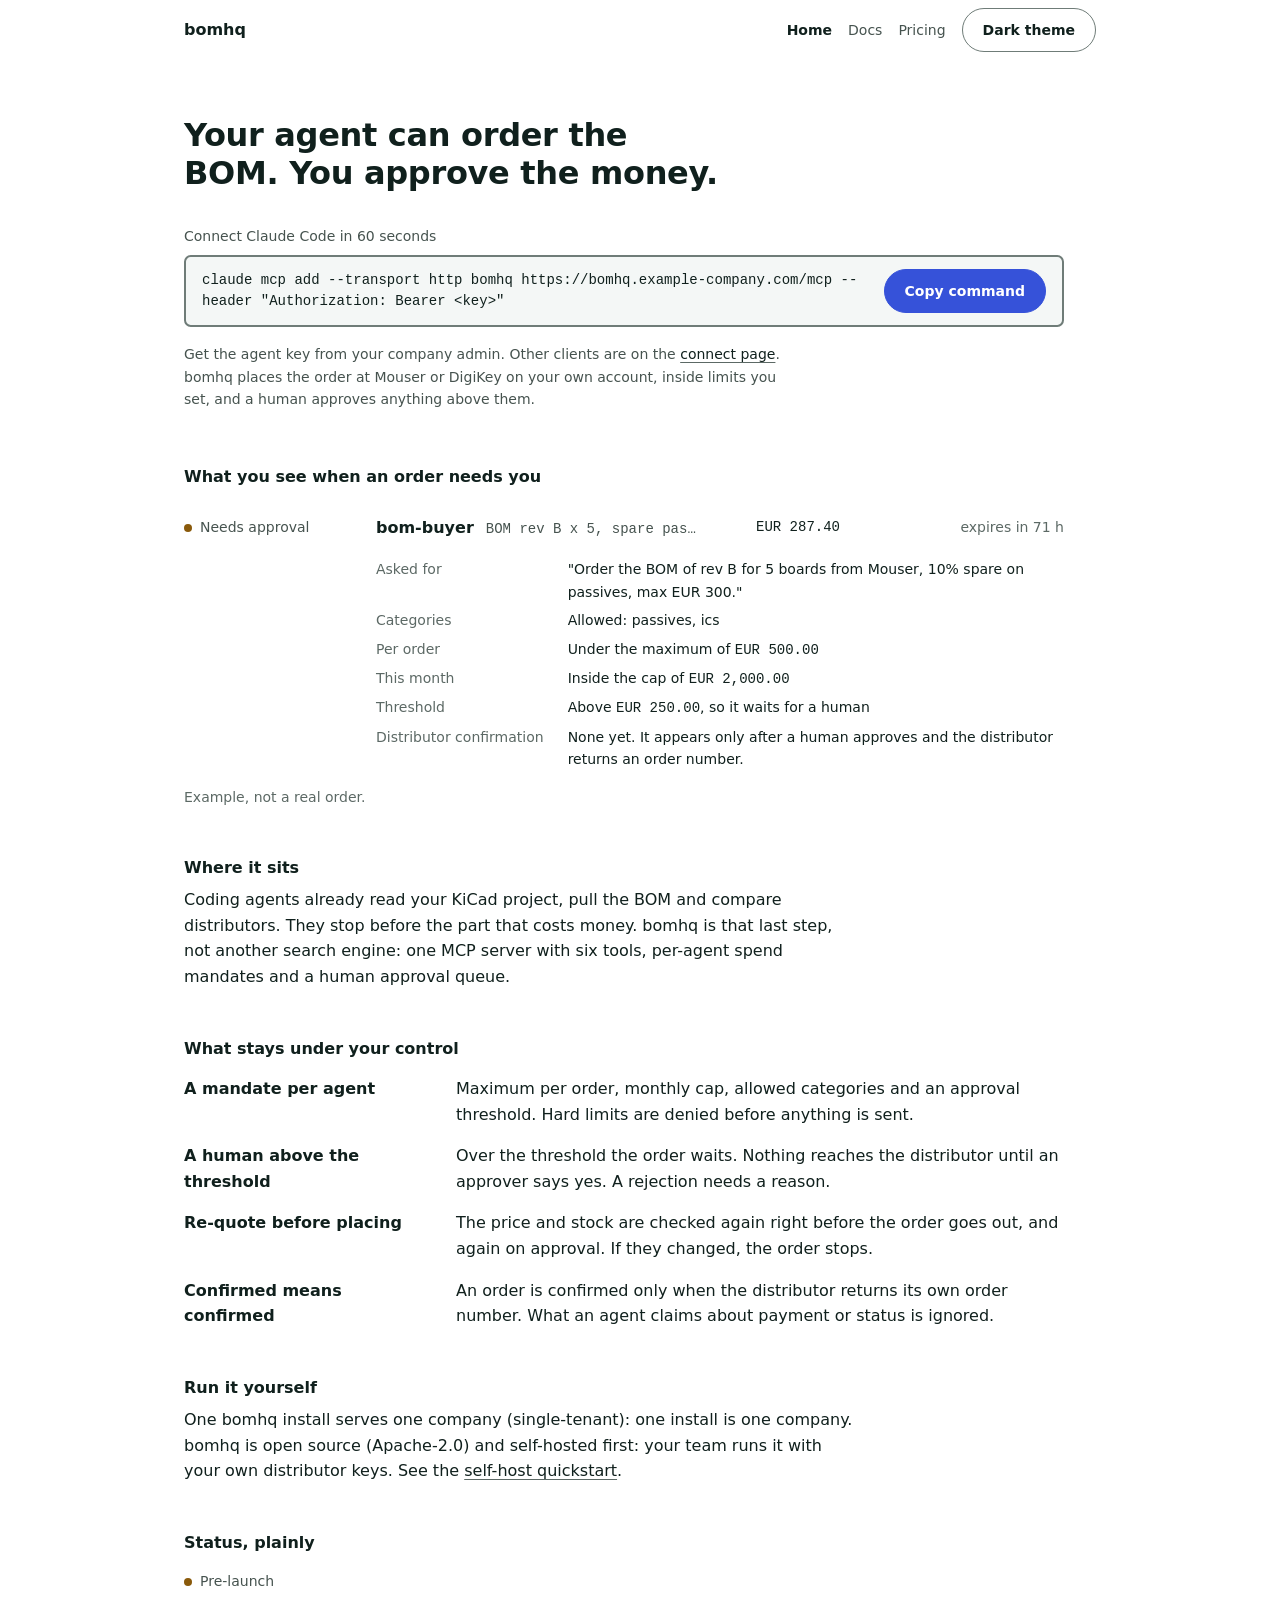
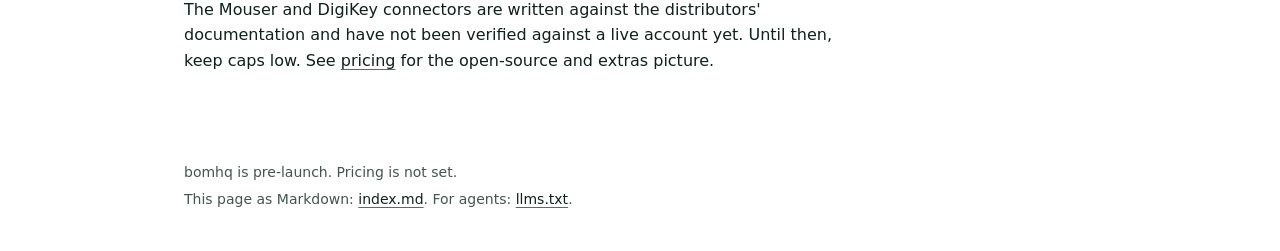
==== commit c18f9045: "Rename to bomhq: text, env vars (BOMHQ_*), routes (/admin/bomhq), module/server names, site CNAME, d" ====
--- a/index.html
+++ b/index.html
@@ -3,7 +3,7 @@
 <head>
 <meta charset="utf-8">
 <meta name="viewport" content="width=device-width, initial-scale=1">
-<title>Partsgate: governed ordering for hardware agents</title>
+<title>bomhq: governed ordering for hardware agents</title>
 <meta name="description" content="Your agent can order the BOM. You set the limits and approve the money.">
 <link rel="alternate" type="text/markdown" href="index.md">
 <script>try{var t=localStorage.getItem("pg-theme");if(t==="light"||t==="dark")document.documentElement.setAttribute("data-theme",t)}catch(e){}</script>
@@ -11,13 +11,13 @@
 <script src="assets/site.js" defer></script>
 </head>
 <body>
-<header class="top"><div class="wrap"><a class="brand" href="index.html">Partsgate</a><div class="topr"><nav class="main" aria-label="Main"><a href="index.html" aria-current="page">Home</a><a href="docs/connect.html">Docs</a><a href="pricing.html">Pricing</a></nav><button class="btn themebtn" type="button" data-theme-toggle>Light theme</button></div></div></header>
+<header class="top"><div class="wrap"><a class="brand" href="index.html">bomhq</a><div class="topr"><nav class="main" aria-label="Main"><a href="index.html" aria-current="page">Home</a><a href="docs/connect.html">Docs</a><a href="pricing.html">Pricing</a></nav><button class="btn themebtn" type="button" data-theme-toggle>Light theme</button></div></div></header>
 <main><div class="wrap">
 
 <section class="hero" aria-labelledby="h">
 <h1 id="h">Your agent can order the BOM. You approve the money.</h1>
-<div class="codewrap"><p class="label">Connect Claude Code in 60 seconds</p><div class="codebar"><pre id="cmd-home" class="mono">claude mcp add --transport http partsgate https://partsgate.example/mcp --header "Authorization: Bearer &lt;key&gt;"</pre><button class="btn primary" type="button" data-copy-target="cmd-home">Copy command</button></div></div>
-<p class="why">Get the agent key from your company admin. Other clients are on the <a href="docs/connect.html">connect page</a>. Partsgate places the order at Mouser or DigiKey on your own account, inside limits you set, and a human approves anything above them.</p>
+<div class="codewrap"><p class="label">Connect Claude Code in 60 seconds</p><div class="codebar"><pre id="cmd-home" class="mono">claude mcp add --transport http bomhq https://bomhq.example-company.com/mcp --header "Authorization: Bearer &lt;key&gt;"</pre><button class="btn primary" type="button" data-copy-target="cmd-home">Copy command</button></div></div>
+<p class="why">Get the agent key from your company admin. Other clients are on the <a href="docs/connect.html">connect page</a>. bomhq places the order at Mouser or DigiKey on your own account, inside limits you set, and a human approves anything above them.</p>
 </section>
 
 <h2>What you see when an order needs you</h2>
@@ -35,7 +35,7 @@
 </div>
 
 <h2>Where it sits</h2>
-<p>Coding agents already read your KiCad project, pull the BOM and compare distributors. They stop before the part that costs money. Partsgate is that last step, not another search engine: one MCP server with six tools, per-agent spend mandates and a human approval queue.</p>
+<p>Coding agents already read your KiCad project, pull the BOM and compare distributors. They stop before the part that costs money. bomhq is that last step, not another search engine: one MCP server with six tools, per-agent spend mandates and a human approval queue.</p>
 <h2>What stays under your control</h2>
 <dl class="defs">
 <dt>A mandate per agent</dt><dd>Maximum per order, monthly cap, allowed categories and an approval threshold. Hard limits are denied before anything is sent.</dd>
@@ -44,10 +44,10 @@
 <dt>Confirmed means confirmed</dt><dd>An order is confirmed only when the distributor returns its own order number. What an agent claims about payment or status is ignored.</dd>
 </dl>
 <h2>Run it yourself</h2>
-<p>One Partsgate install serves one company (single-tenant): one install is one company. Partsgate is open source (Apache-2.0) and self-hosted first: your team runs it with your own distributor keys. See the <a href="docs/self-host.html">self-host quickstart</a>.</p>
+<p>One bomhq install serves one company (single-tenant): one install is one company. bomhq is open source (Apache-2.0) and self-hosted first: your team runs it with your own distributor keys. See the <a href="docs/self-host.html">self-host quickstart</a>.</p>
 <h2>Status, plainly</h2>
 <p class="note"><span class="st"><span class="dot" data-s="waiting" aria-hidden="true"></span><span class="lbl">Pre-launch</span></span><span class="txt">The Mouser and DigiKey connectors are written against the distributors' documentation and have not been verified against a live account yet. Until then, keep caps low. See <a href="pricing.html">pricing</a> for the open-source and extras picture.</span></p>
 </div></main>
-<footer class="bot"><div class="wrap"><p>Partsgate is a working name. Domain, company and pricing are placeholders (partsgate.example).</p><p>This page as Markdown: <a href="index.md">index.md</a>. For agents: <a href="llms.txt">llms.txt</a>.</p></div></footer>
+<footer class="bot"><div class="wrap"><p>bomhq is pre-launch. Pricing is not set.</p><p>This page as Markdown: <a href="index.md">index.md</a>. For agents: <a href="llms.txt">llms.txt</a>.</p></div></footer>
 </body>
 </html>
--- a/assets/site.css
+++ b/assets/site.css
@@ -1,4 +1,4 @@
-/* Partsgate site: the Deck's rules in Partsgate's own colours. Tokens repeat src/admin/lib/tokens.json (design-check site-tokens enforces it); DESIGN.md explains the rules.
+/* bomhq site: the Deck's rules in bomhq's own colours. Tokens repeat src/admin/lib/tokens.json (design-check site-tokens enforces it); DESIGN.md explains the rules.
    Dark is the default. Light follows prefers-color-scheme, and the header toggle (data-theme) overrides both. */
 @font-face{font-family:"IBM Plex Sans";font-weight:400;font-style:normal;font-display:swap;src:url(../fonts/ibm-plex-sans-latin-400-normal.woff2) format("woff2")}
 @font-face{font-family:"IBM Plex Sans";font-weight:600;font-style:normal;font-display:swap;src:url(../fonts/ibm-plex-sans-latin-600-normal.woff2) format("woff2")}
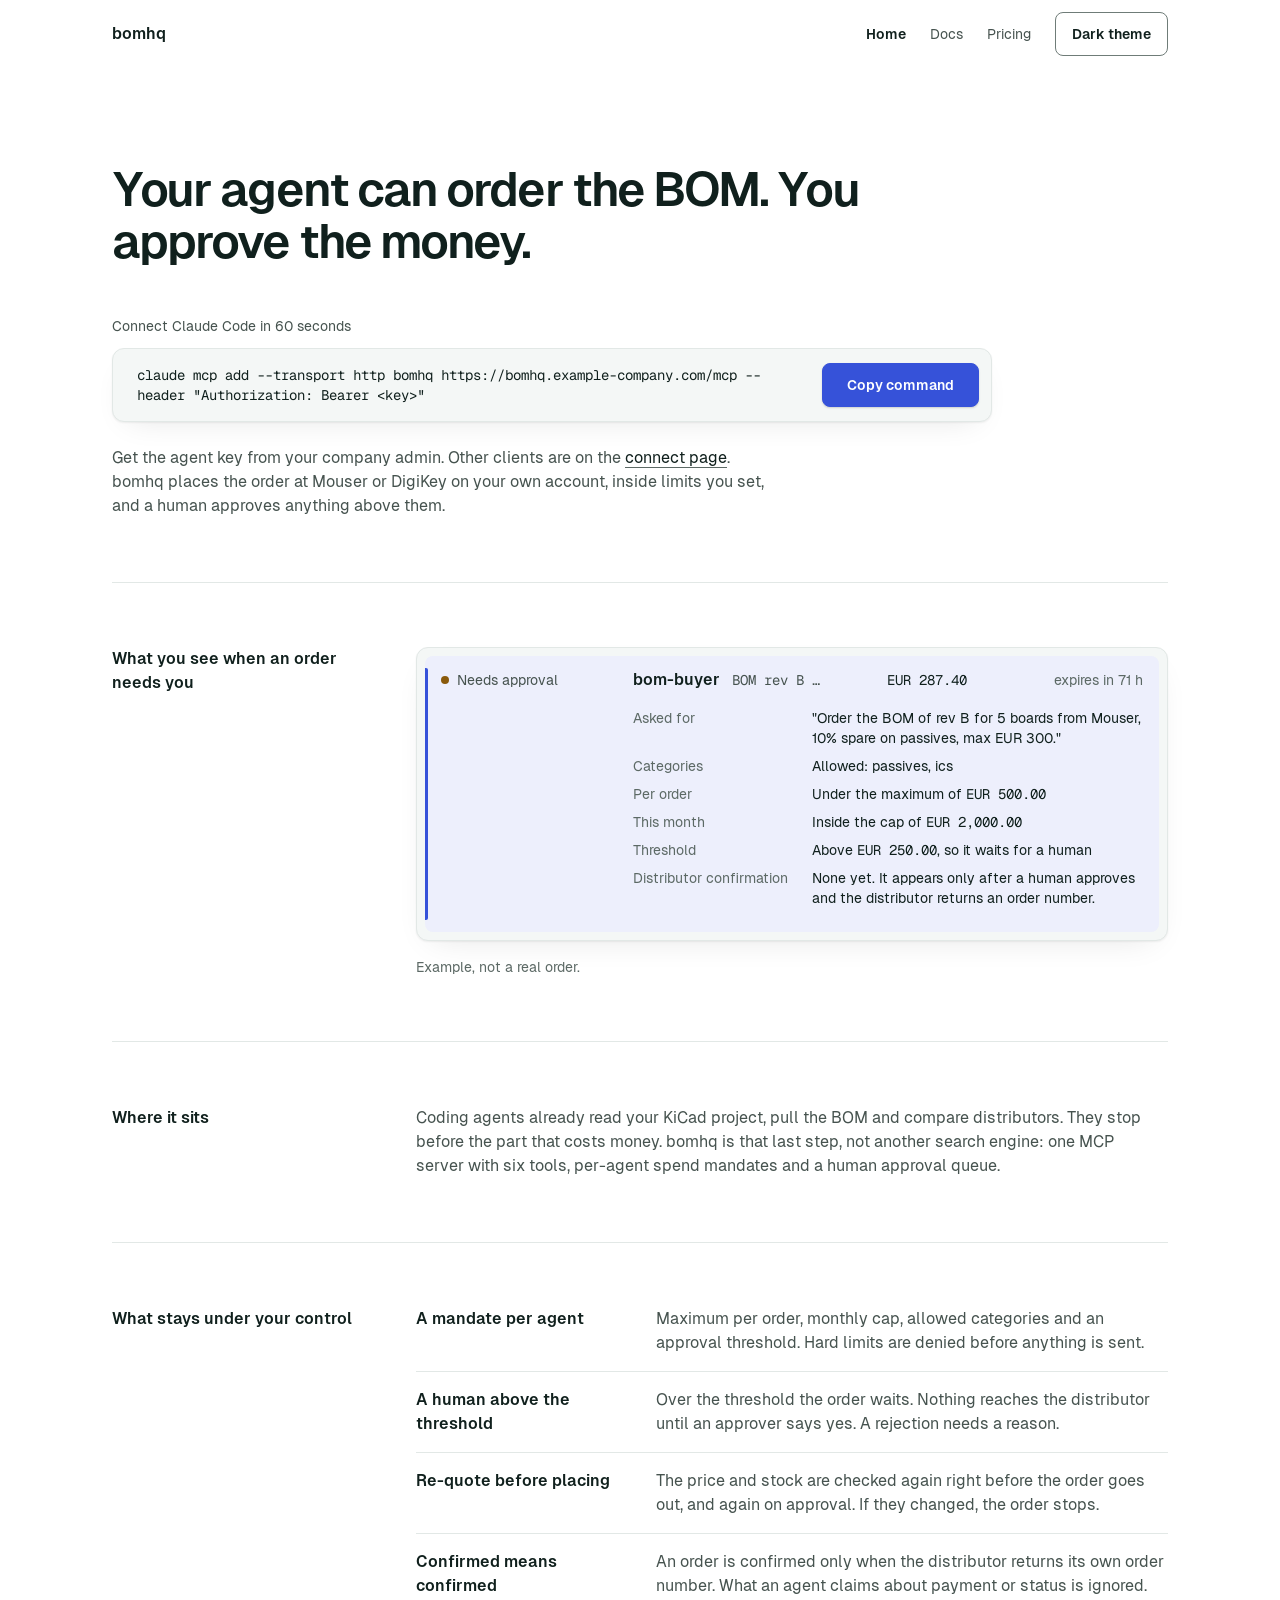
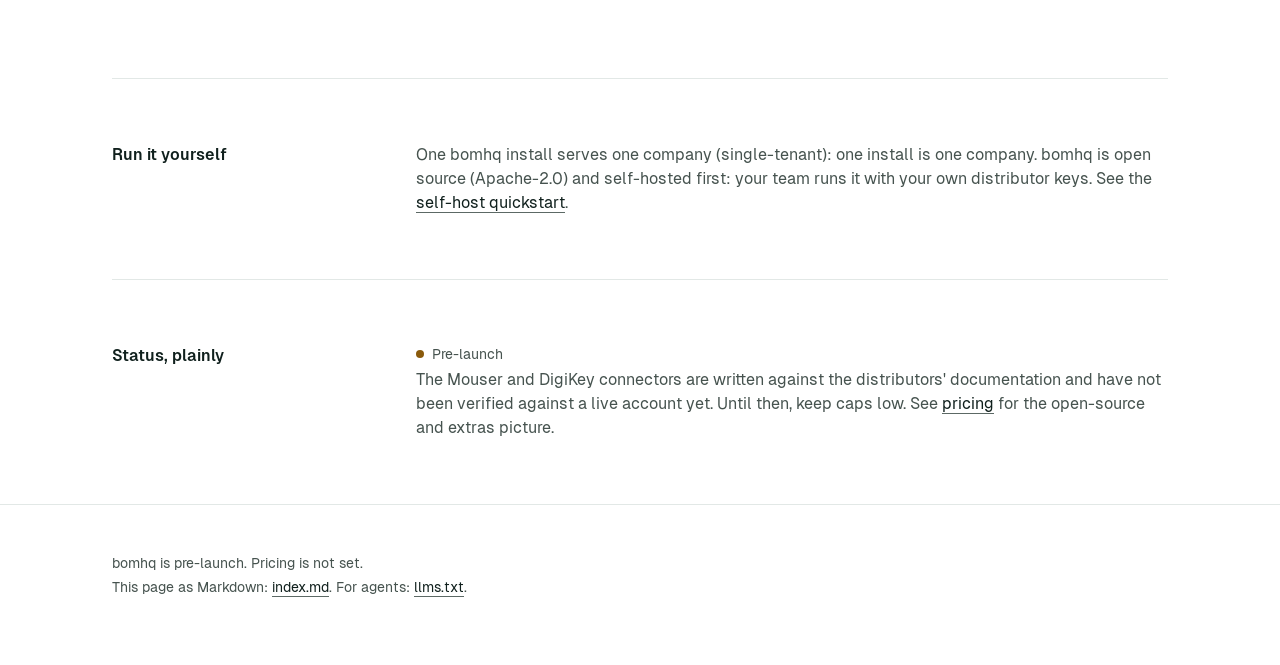
==== commit 60142c98: "publish: site from partsgate origin/main 95cdb1a (lux redesign, PR #3); CNAME held until bomhq.com D" ====
--- a/index.html
+++ b/index.html
@@ -14,39 +14,41 @@
 <header class="top"><div class="wrap"><a class="brand" href="index.html">bomhq</a><div class="topr"><nav class="main" aria-label="Main"><a href="index.html" aria-current="page">Home</a><a href="docs/connect.html">Docs</a><a href="pricing.html">Pricing</a></nav><button class="btn themebtn" type="button" data-theme-toggle>Light theme</button></div></div></header>
 <main><div class="wrap">
 
-<section class="hero" aria-labelledby="h">
+<section class="hero home" aria-labelledby="h">
 <h1 id="h">Your agent can order the BOM. You approve the money.</h1>
 <div class="codewrap"><p class="label">Connect Claude Code in 60 seconds</p><div class="codebar"><pre id="cmd-home" class="mono">claude mcp add --transport http bomhq https://bomhq.example-company.com/mcp --header "Authorization: Bearer &lt;key&gt;"</pre><button class="btn primary" type="button" data-copy-target="cmd-home">Copy command</button></div></div>
 <p class="why">Get the agent key from your company admin. Other clients are on the <a href="docs/connect.html">connect page</a>. bomhq places the order at Mouser or DigiKey on your own account, inside limits you set, and a human approves anything above them.</p>
 </section>
-
-<h2>What you see when an order needs you</h2>
-<div class="sample" role="group" aria-label="Example order, not a real one">
+<section class="sec" aria-labelledby="s1"><h2 id="s1">What you see when an order needs you</h2><div class="sec-body">
+<div class="sample" role="group" aria-label="Example order, not a real one"><div class="row sel">
 <div class="rh"><span class="st"><span class="dot" data-s="waiting" aria-hidden="true"></span><span class="lbl">Needs approval</span></span><span class="main"><span class="who">bom-buyer</span><span class="mpn mono">BOM rev B x 5, spare passives</span></span><span class="tot num">EUR 287.40</span><span class="exp">expires in 71 h</span></div>
-<dl class="cues">
+<div class="row-body"><dl class="cues">
 <dt>Asked for</dt><dd>"Order the BOM of rev B for 5 boards from Mouser, 10% spare on passives, max EUR 300."</dd>
 <dt>Categories</dt><dd>Allowed: passives, ics</dd>
 <dt>Per order</dt><dd>Under the maximum of <span class="num">EUR 500.00</span></dd>
 <dt>This month</dt><dd>Inside the cap of <span class="num">EUR 2,000.00</span></dd>
 <dt>Threshold</dt><dd>Above <span class="num">EUR 250.00</span>, so it waits for a human</dd>
 <dt>Distributor confirmation</dt><dd>None yet. It appears only after a human approves and the distributor returns an order number.</dd>
-</dl>
-<p class="cap">Example, not a real order.</p>
-</div>
-
-<h2>Where it sits</h2>
+</dl></div></div></div>
+<p class="sample-cap">Example, not a real order.</p>
+</div></section>
+<section class="sec" aria-labelledby="s2"><h2 id="s2">Where it sits</h2><div class="sec-body">
 <p>Coding agents already read your KiCad project, pull the BOM and compare distributors. They stop before the part that costs money. bomhq is that last step, not another search engine: one MCP server with six tools, per-agent spend mandates and a human approval queue.</p>
-<h2>What stays under your control</h2>
+</div></section>
+<section class="sec" aria-labelledby="s3"><h2 id="s3">What stays under your control</h2><div class="sec-body">
 <dl class="defs">
 <dt>A mandate per agent</dt><dd>Maximum per order, monthly cap, allowed categories and an approval threshold. Hard limits are denied before anything is sent.</dd>
 <dt>A human above the threshold</dt><dd>Over the threshold the order waits. Nothing reaches the distributor until an approver says yes. A rejection needs a reason.</dd>
 <dt>Re-quote before placing</dt><dd>The price and stock are checked again right before the order goes out, and again on approval. If they changed, the order stops.</dd>
 <dt>Confirmed means confirmed</dt><dd>An order is confirmed only when the distributor returns its own order number. What an agent claims about payment or status is ignored.</dd>
 </dl>
-<h2>Run it yourself</h2>
+</div></section>
+<section class="sec" aria-labelledby="s4"><h2 id="s4">Run it yourself</h2><div class="sec-body">
 <p>One bomhq install serves one company (single-tenant): one install is one company. bomhq is open source (Apache-2.0) and self-hosted first: your team runs it with your own distributor keys. See the <a href="docs/self-host.html">self-host quickstart</a>.</p>
-<h2>Status, plainly</h2>
+</div></section>
+<section class="sec" aria-labelledby="s5"><h2 id="s5">Status, plainly</h2><div class="sec-body">
 <p class="note"><span class="st"><span class="dot" data-s="waiting" aria-hidden="true"></span><span class="lbl">Pre-launch</span></span><span class="txt">The Mouser and DigiKey connectors are written against the distributors' documentation and have not been verified against a live account yet. Until then, keep caps low. See <a href="pricing.html">pricing</a> for the open-source and extras picture.</span></p>
+</div></section>
 </div></main>
 <footer class="bot"><div class="wrap"><p>bomhq is pre-launch. Pricing is not set.</p><p>This page as Markdown: <a href="index.md">index.md</a>. For agents: <a href="llms.txt">llms.txt</a>.</p></div></footer>
 </body>
--- a/assets/site.css
+++ b/assets/site.css
@@ -1,110 +1,139 @@
-/* bomhq site: the Deck's rules in bomhq's own colours. Tokens repeat src/admin/lib/tokens.json (design-check site-tokens enforces it); DESIGN.md explains the rules.
+/* bomhq site, the calm ledger (DESIGN.md). Colour tokens repeat src/admin/lib/tokens.json (design-check site-tokens enforces it); every spacing px value is on the 4/8 scale (space-scale).
    Dark is the default. Light follows prefers-color-scheme, and the header toggle (data-theme) overrides both. */
-@font-face{font-family:"IBM Plex Sans";font-weight:400;font-style:normal;font-display:swap;src:url(../fonts/ibm-plex-sans-latin-400-normal.woff2) format("woff2")}
-@font-face{font-family:"IBM Plex Sans";font-weight:600;font-style:normal;font-display:swap;src:url(../fonts/ibm-plex-sans-latin-600-normal.woff2) format("woff2")}
-@font-face{font-family:"IBM Plex Mono";font-weight:400;font-style:normal;font-display:swap;src:url(../fonts/ibm-plex-mono-latin-400-normal.woff2) format("woff2")}
-@font-face{font-family:"IBM Plex Mono";font-weight:600;font-style:normal;font-display:swap;src:url(../fonts/ibm-plex-mono-latin-600-normal.woff2) format("woff2")}
-:root{--surface:#081412;--elev:#0C1B18;--ink:#F7F7F7;--muted:#ADAAA6;--faint:#8A9794;--line:#1F2927;--hover:#131E1C;--sel:#1B2A38;--accent:#7F9CFF;--accentHover:#A3B8FF;--accentInk:#06100E;--inputBorder:#7A8B87;--focus:#F7F7F7;--dotActive:#4FB3A1;--dotWaiting:#E8C05A;--dotBlocked:#FF7A72;--dotIdle:#6A7B77;--r:6.72px;--rb:26.88px;--touch:44px;color-scheme:dark}
-@media (prefers-color-scheme:light){:root:not([data-theme]){--surface:#FFFFFF;--elev:#F4F7F6;--ink:#10201D;--muted:#46534F;--faint:#5C6965;--line:#DDE3E1;--hover:#F4F5F5;--sel:#EDEFFC;--accent:#3652D9;--accentHover:#2A41B8;--accentInk:#FFFFFF;--inputBorder:#6F7C78;--focus:#10201D;--dotActive:#18705F;--dotWaiting:#8A5A0B;--dotBlocked:#B3261E;--dotIdle:#7A8783;color-scheme:light}}
-:root[data-theme=light]{--surface:#FFFFFF;--elev:#F4F7F6;--ink:#10201D;--muted:#46534F;--faint:#5C6965;--line:#DDE3E1;--hover:#F4F5F5;--sel:#EDEFFC;--accent:#3652D9;--accentHover:#2A41B8;--accentInk:#FFFFFF;--inputBorder:#6F7C78;--focus:#10201D;--dotActive:#18705F;--dotWaiting:#8A5A0B;--dotBlocked:#B3261E;--dotIdle:#7A8783;color-scheme:light}
-:root[data-theme=dark]{--surface:#081412;--elev:#0C1B18;--ink:#F7F7F7;--muted:#ADAAA6;--faint:#8A9794;--line:#1F2927;--hover:#131E1C;--sel:#1B2A38;--accent:#7F9CFF;--accentHover:#A3B8FF;--accentInk:#06100E;--inputBorder:#7A8B87;--focus:#F7F7F7;--dotActive:#4FB3A1;--dotWaiting:#E8C05A;--dotBlocked:#FF7A72;--dotIdle:#6A7B77;color-scheme:dark}
+@font-face{font-family:"Geist";font-weight:400;font-style:normal;font-display:swap;src:url(../fonts/geist-sans-latin-400-normal.woff2) format("woff2")}
+@font-face{font-family:"Geist";font-weight:600;font-style:normal;font-display:swap;src:url(../fonts/geist-sans-latin-600-normal.woff2) format("woff2")}
+@font-face{font-family:"Geist Mono";font-weight:400;font-style:normal;font-display:swap;src:url(../fonts/geist-mono-latin-400-normal.woff2) format("woff2")}
+@font-face{font-family:"Geist Mono";font-weight:600;font-style:normal;font-display:swap;src:url(../fonts/geist-mono-latin-600-normal.woff2) format("woff2")}
+:root{--surface:#081412;--elev:#0C1B18;--ink:#F7F7F7;--muted:#ADAAA6;--faint:#8A9794;--line:#1F2927;--hairline:#1D2D2A;--hover:#131E1C;--sel:#1B2A38;--accent:#7F9CFF;--accentHover:#A3B8FF;--accentInk:#06100E;--inputBorder:#7A8B87;--focus:#F7F7F7;--dotActive:#4FB3A1;--dotWaiting:#E8C05A;--dotBlocked:#FF7A72;--dotIdle:#6A7B77;--r:8px;--rm:12px;--sh:0 1px 2px rgba(0, 0, 0, 0.06), 0 12px 32px -16px rgba(0, 0, 0, 0.12);--shp:0 1px 2px rgba(0, 0, 0, 0.16);--touch:44px;--c1:176px;--gut:32px;--ease:cubic-bezier(0.2, 0, 0, 1);color-scheme:dark}
+@media (prefers-color-scheme:light){:root:not([data-theme]){--surface:#FFFFFF;--elev:#F4F7F6;--ink:#10201D;--muted:#46534F;--faint:#5C6965;--line:#DDE3E1;--hairline:#E2E8E6;--hover:#F4F5F5;--sel:#EDEFFC;--accent:#3652D9;--accentHover:#2A41B8;--accentInk:#FFFFFF;--inputBorder:#6F7C78;--focus:#10201D;--dotActive:#18705F;--dotWaiting:#8A5A0B;--dotBlocked:#B3261E;--dotIdle:#7A8783;color-scheme:light}}
+:root[data-theme=light]{--surface:#FFFFFF;--elev:#F4F7F6;--ink:#10201D;--muted:#46534F;--faint:#5C6965;--line:#DDE3E1;--hairline:#E2E8E6;--hover:#F4F5F5;--sel:#EDEFFC;--accent:#3652D9;--accentHover:#2A41B8;--accentInk:#FFFFFF;--inputBorder:#6F7C78;--focus:#10201D;--dotActive:#18705F;--dotWaiting:#8A5A0B;--dotBlocked:#B3261E;--dotIdle:#7A8783;color-scheme:light}
+:root[data-theme=dark]{--surface:#081412;--elev:#0C1B18;--ink:#F7F7F7;--muted:#ADAAA6;--faint:#8A9794;--line:#1F2927;--hairline:#1D2D2A;--hover:#131E1C;--sel:#1B2A38;--accent:#7F9CFF;--accentHover:#A3B8FF;--accentInk:#06100E;--inputBorder:#7A8B87;--focus:#F7F7F7;--dotActive:#4FB3A1;--dotWaiting:#E8C05A;--dotBlocked:#FF7A72;--dotIdle:#6A7B77;color-scheme:dark}
 *{box-sizing:border-box}
 html{-webkit-text-size-adjust:100%}
-body{margin:0;background:var(--surface);color:var(--ink);font-family:IBM Plex Sans, system-ui, sans-serif;font-size:16px;line-height:1.6;font-weight:400}
+body{margin:0;background:var(--surface);color:var(--ink);font-family:Geist, system-ui, sans-serif;font-size:16px;line-height:24px;font-weight:400}
 b,strong{font-weight:600}
-code,pre,.mono,.num{font-family:IBM Plex Mono, ui-monospace, monospace;font-variant-numeric:tabular-nums}
-code{font-size:14px}
-a{color:var(--ink);text-decoration:underline;text-decoration-color:var(--faint);text-underline-offset:3px}
+code,pre,.mono,.num{font-family:Geist Mono, ui-monospace, monospace;font-variant-numeric:tabular-nums}
+code{font-size:14px;line-height:20px}
+a{color:var(--ink);text-decoration:underline;text-decoration-color:var(--faint);text-underline-offset:4px;transition:text-decoration-color 120ms var(--ease)}
 a:hover{text-decoration-color:var(--ink)}
 :focus-visible{outline:2px solid var(--focus);outline-offset:2px}
-.wrap{max-width:960px;margin:0 auto;padding:0 24px}
-header.top{padding-top:8px}
+.wrap{max-width:1120px;margin:0 auto;padding:0 var(--gut)}
+header.top{padding:12px 0}
 header.top .wrap{display:flex;flex-wrap:wrap;align-items:center;justify-content:space-between;gap:0 24px}
-.brand{display:inline-flex;align-items:center;min-height:var(--touch);font-weight:600;font-size:16px;color:var(--ink);text-decoration:none}
-.topr{display:flex;flex-wrap:wrap;align-items:center;gap:0 16px}
-nav.main{display:flex;flex-wrap:wrap;gap:0 16px}
-nav.main a,.subnav a{display:inline-flex;align-items:center;min-height:var(--touch);color:var(--muted);text-decoration:none;font-size:14px}
+.brand{display:inline-flex;align-items:center;min-height:var(--touch);font-weight:600;font-size:16px;line-height:24px;color:var(--ink);text-decoration:none}
+.topr{display:flex;flex-wrap:wrap;align-items:center;gap:0 12px}
+nav.main{display:flex;flex-wrap:wrap;gap:0}
+nav.main a,.subnav a{display:inline-flex;align-items:center;min-height:var(--touch);padding:0 12px;color:var(--muted);text-decoration:none;font-size:14px;line-height:20px;transition:color 120ms var(--ease)}
 nav.main a:hover,.subnav a:hover{color:var(--ink)}
 nav.main a[aria-current=page],.subnav a[aria-current=page]{color:var(--ink);font-weight:600}
-.btn.themebtn{display:none}
+.btn.themebtn{display:none;padding:0 16px}
 .js .btn.themebtn{display:inline-flex}
-main{padding:40px 0 48px}
-h1{font-size:32px;line-height:1.2;font-weight:600;margin:0 0 24px;max-width:24ch;letter-spacing:-.01em}
-h2{font-size:16px;line-height:1.4;font-weight:600;margin:48px 0 8px}
-h3{font-size:16px;line-height:1.4;font-weight:600;margin:32px 0 4px}
-p,ul,ol,dl{margin:0 0 16px;max-width:66ch}
-li{margin-bottom:4px}
+main{padding:0}
+h1{font-size:32px;line-height:40px;font-weight:600;margin:0 0 24px;max-width:24ch;letter-spacing:-0.03em}
+h2{font-size:16px;line-height:24px;font-weight:600;margin:0}
+h3{font-size:16px;line-height:24px;font-weight:600;margin:32px 0 8px}
+p,ul,ol,dl{margin:0 0 16px;max-width:68ch}
+ul,ol{padding-left:24px}
+li{margin-bottom:8px}
+p,li{color:var(--muted)}
 .muted{color:var(--muted)}
-.small{font-size:14px}
-.btn{display:inline-flex;align-items:center;justify-content:center;min-height:var(--touch);min-width:var(--touch);padding:0 20px;border-radius:var(--rb);border:1.5px solid var(--inputBorder);background:transparent;color:var(--ink);font:inherit;font-size:14px;font-weight:600;text-decoration:none;cursor:pointer}
+.small{font-size:14px;line-height:20px}
+.btn{display:inline-flex;align-items:center;justify-content:center;min-height:var(--touch);min-width:var(--touch);padding:0 24px;border-radius:var(--r);border:1px solid var(--inputBorder);background:transparent;color:var(--ink);font:inherit;font-size:14px;line-height:20px;font-weight:600;text-decoration:none;cursor:pointer;transition:background-color 120ms var(--ease),border-color 120ms var(--ease)}
 .btn:hover{border-color:var(--ink)}
-.btn.primary{background:var(--accent);border-color:var(--accent);color:var(--accentInk)}
+.btn.primary{background:var(--accent);border-color:var(--accent);color:var(--accentInk);box-shadow:var(--shp)}
 .btn.primary:hover{background:var(--accentHover);border-color:var(--accentHover)}
-.cta{display:flex;flex-wrap:wrap;gap:8px 16px;align-items:center;margin:0 0 24px}
-a.lnk{display:inline-flex;align-items:center;min-height:var(--touch);font-size:14px}
-.hero{padding:24px 0 8px}
-.hero h1{margin-bottom:32px}
-.hero .why{font-size:14px;color:var(--muted);margin:16px 0 0;max-width:68ch}
-.codewrap{margin:0 0 16px;max-width:880px}
-.codewrap .label{font-size:14px;color:var(--muted);margin:0 0 8px}
-.codebar{display:flex;flex-wrap:wrap;gap:12px 16px;align-items:center;justify-content:space-between;background:var(--elev);border:2px solid var(--inputBorder);border-radius:var(--r);padding:12px 16px}
-.codebar pre{flex:1 1 320px;min-width:0;margin:0;white-space:pre-wrap;overflow-wrap:anywhere;font-size:14px;line-height:1.5;color:var(--ink)}
+.cta{display:flex;flex-wrap:wrap;gap:8px 16px;align-items:center;margin:0}
+a.lnk{display:inline-flex;align-items:center;min-height:var(--touch);font-size:14px;line-height:20px}
+.hero{padding:96px 0 64px}
+.hero.doc{padding:32px 0 48px}
+.hero.doc .lead{max-width:60ch;margin:0 0 24px}
+.hero.home h1{font-size:48px;line-height:52px;letter-spacing:-0.04em;max-width:28ch;margin-bottom:48px}
+.hero .why{font-size:16px;line-height:24px;color:var(--muted);margin:24px 0 0;max-width:60ch}
+.subnav{display:flex;flex-wrap:wrap;gap:0;margin:0 0 32px -12px}
+.sec{display:grid;grid-template-columns:240px minmax(0,1fr);column-gap:64px;padding:64px 0;border-top:1px solid var(--hairline)}
+.sec>.sec-body{grid-column:2;min-width:0}
+.sec>h2{grid-column:1}
+.sec-body>:first-child{margin-top:0}
+.sec-body>:last-child{margin-bottom:0}
+.codewrap{margin:0 0 24px;max-width:880px}
+.codewrap .label{font-size:14px;line-height:20px;color:var(--muted);margin:0 0 12px}
+.codebar{display:flex;flex-wrap:wrap;gap:12px 16px;align-items:center;justify-content:space-between;background:var(--elev);border:1px solid var(--hairline);border-radius:var(--rm);box-shadow:var(--sh);padding:12px 12px 12px 24px}
+.codebar pre{flex:1 1 320px;min-width:0;margin:0;padding:4px 0;white-space:pre-wrap;overflow-wrap:anywhere;font-size:14px;line-height:20px;color:var(--ink)}
 .codebar .btn{flex:none}
 .st{display:inline-flex;align-items:center;gap:8px;min-width:0}
-.st .lbl{font-size:14px;color:var(--muted)}
+.st .lbl{font-size:14px;line-height:20px;color:var(--muted)}
 .dot{display:inline-block;flex:none;width:8px;height:8px;border-radius:50%}
 .dot[data-s=active]{background:var(--dotActive)}
 .dot[data-s=waiting]{background:var(--dotWaiting)}
 .dot[data-s=blocked]{background:var(--dotBlocked)}
 .dot[data-s=idle]{background:var(--dotIdle)}
-.sample{max-width:880px;margin:16px 0}
-.rh{display:grid;grid-template-columns:176px minmax(0,1fr) 128px 208px;column-gap:16px;align-items:center;min-height:var(--touch);padding:10px 0}
+.sample{background:var(--elev);border:1px solid var(--hairline);border-radius:var(--rm);box-shadow:var(--sh);padding:8px;margin:0 0 16px;max-width:880px}
+.row{position:relative;border-radius:var(--r)}
+.row.sel{background:var(--sel)}
+.row.sel::before{content:"";position:absolute;left:0;top:12px;bottom:12px;width:3px;border-radius:0 2px 2px 0;background:var(--accent)}
+.rh{display:grid;grid-template-columns:var(--c1) minmax(0,1fr) 128px 160px;column-gap:16px;align-items:center;min-height:var(--touch);padding:12px 16px}
 .rh .main{display:flex;gap:8px 12px;min-width:0;overflow:hidden;align-items:baseline}
-.rh .who{flex:none;font-weight:600}
-.rh .mpn{min-width:0;overflow:hidden;text-overflow:ellipsis;white-space:nowrap;color:var(--muted);font-size:14px}
-.rh .tot{justify-self:end;text-align:right;white-space:nowrap;font-size:14px}
-.rh .exp{justify-self:end;text-align:right;font-size:14px;color:var(--faint);white-space:nowrap}
-dl.cues{display:grid;grid-template-columns:max-content minmax(0,1fr);gap:6px 24px;margin:8px 0 16px 192px;max-width:none}
-dl.cues dt{font-size:14px;color:var(--faint)}
-dl.cues dd{margin:0;font-size:14px}
-.sample .cap{font-size:14px;color:var(--faint);margin:8px 0 0}
-dl.defs{display:grid;grid-template-columns:minmax(160px,240px) minmax(0,1fr);gap:16px 32px;max-width:880px;margin:16px 0 24px}
-dl.defs dt{font-weight:600}
+.rh .who{flex:none;font-weight:600;color:var(--ink)}
+.rh .mpn{min-width:0;overflow:hidden;text-overflow:ellipsis;white-space:nowrap;color:var(--muted);font-size:14px;line-height:20px}
+.rh .tot{justify-self:end;text-align:right;white-space:nowrap;font-size:14px;line-height:20px}
+.rh .exp{justify-self:end;text-align:right;font-size:14px;line-height:20px;color:var(--faint);white-space:nowrap}
+.row-body{display:grid;grid-template-columns:var(--c1) minmax(0,1fr);column-gap:16px;padding:4px 16px 24px}
+.row-body>*{grid-column:2;min-width:0}
+dl.cues{display:grid;grid-template-columns:max-content minmax(0,1fr);gap:8px 24px;margin:0;max-width:none}
+dl.cues dt{font-size:14px;line-height:20px;color:var(--faint)}
+dl.cues dd{margin:0;font-size:14px;line-height:20px;color:var(--ink)}
+.sample-cap{font-size:14px;line-height:20px;color:var(--faint);margin:0}
+dl.defs{display:grid;grid-template-columns:minmax(160px,240px) minmax(0,1fr);column-gap:0;max-width:none;margin:0}
+dl.defs dt,dl.defs dd{margin:0;padding:16px 0;border-top:1px solid var(--hairline)}
+dl.defs:first-child dt:first-of-type,dl.defs:first-child dt:first-of-type+dd{border-top:0;padding-top:0}
+dl.defs dt{font-weight:600;color:var(--ink);padding-right:32px}
 dl.defs dt .st{align-items:center}
-dl.defs dt code{display:block;font-weight:400;color:var(--muted);margin-top:2px}
-dl.defs dd{margin:0;color:var(--ink)}
-.note{display:flex;flex-wrap:wrap;gap:4px 12px;align-items:baseline;margin:16px 0;max-width:66ch}
-.note .txt{min-width:0}
-pre.block{background:var(--elev);border:2px solid var(--inputBorder);border-radius:var(--r);padding:12px 16px;margin:0 0 16px;max-width:880px;white-space:pre-wrap;overflow-wrap:anywhere;font-size:14px;line-height:1.5}
-.tabs{display:none;flex-wrap:wrap;gap:0 16px;margin:16px 0}
+dl.defs dt code{display:block;font-weight:400;color:var(--muted);margin-top:4px}
+dl.defs dd{color:var(--muted)}
+.note{display:flex;flex-wrap:wrap;gap:4px 12px;align-items:baseline;margin:0;max-width:68ch}
+.note .txt{min-width:0;color:var(--muted)}
+pre.block{background:var(--elev);border:1px solid var(--hairline);border-radius:var(--rm);box-shadow:var(--sh);padding:16px 24px;margin:0 0 16px;max-width:880px;white-space:pre-wrap;overflow-wrap:anywhere;font-size:14px;line-height:20px}
+.tabs{display:none;flex-wrap:wrap;gap:0 24px;margin:0 0 24px;border-bottom:1px solid var(--hairline)}
 .js .tabs{display:flex}
-.tabs button{min-height:var(--touch);padding:0;background:transparent;border:0;color:var(--muted);font:inherit;font-size:14px;cursor:pointer}
+.tabs button{min-height:var(--touch);padding:0;background:transparent;border:0;border-bottom:2px solid transparent;position:relative;top:1px;color:var(--muted);font:inherit;font-size:14px;line-height:20px;cursor:pointer;transition:color 120ms var(--ease)}
 .tabs button:hover{color:var(--ink)}
-.tabs button[aria-selected=true]{color:var(--ink);font-weight:600;text-decoration:underline;text-decoration-color:var(--faint);text-underline-offset:6px}
+.tabs button[aria-selected=true]{color:var(--ink);font-weight:600;border-bottom-color:var(--ink)}
 .js [role=tabpanel][hidden]{display:none}
 .js [role=tabpanel]>h3{display:none}
-.subnav{display:flex;flex-wrap:wrap;gap:0 16px;margin:0 0 16px}
-.plans{display:grid;grid-template-columns:repeat(2,minmax(0,1fr));gap:24px 48px;margin:24px 0;max-width:880px}
-.plan h2{margin:0 0 4px}
-.plan .price{font-size:32px;line-height:1.2;font-weight:600;margin:0 0 12px}
+.plans{display:grid;grid-template-columns:repeat(2,minmax(0,1fr));gap:24px;margin:0 0 64px;max-width:none}
+.plan{background:var(--elev);border:1px solid var(--hairline);border-radius:var(--rm);box-shadow:var(--sh);padding:32px}
+.plan h2{margin:0 0 8px}
+.plan .price{font-size:32px;line-height:40px;font-weight:600;letter-spacing:-0.03em;color:var(--ink);margin:0 0 16px}
 .plan p,.plan ul{max-width:none}
-footer.bot{padding:24px 0 40px;color:var(--muted);font-size:14px}
-footer.bot p{margin:0 0 4px;max-width:none}
+.plan ul{margin-bottom:16px}
+.plan>:last-child{margin-bottom:0}
+footer.bot{padding:48px 0 64px;border-top:1px solid var(--hairline);color:var(--muted);font-size:14px;line-height:20px}
+footer.bot p{margin:0 0 4px;max-width:none;font-size:14px;line-height:20px}
+@media (prefers-reduced-motion:reduce){*{transition:none!important}}
 @media (max-width:640px){
-  .wrap{padding:0 16px}
-  nav.main,.subnav{gap:0 4px}
-  nav.main a,.subnav a{padding:0 7px}
-  a.lnk{min-width:var(--touch)}
-  main{padding-top:16px}
-  .hero{padding-top:8px}
+  :root{--gut:16px}
+  .topr{margin-left:-12px}
+  .hero{padding:48px 0 48px}
+  .hero.doc{padding:16px 0 32px}
+  .hero.home h1{font-size:32px;line-height:40px;letter-spacing:-0.03em;margin-bottom:32px}
+  .sec{grid-template-columns:minmax(0,1fr);row-gap:16px;padding:48px 0}
+  .sec>.sec-body,.sec>h2{grid-column:1}
   .btn{width:100%}
+  .btn.themebtn{width:auto}
   .cta .btn{flex:1 1 100%}
-  .plans{grid-template-columns:1fr}
-  dl.defs{grid-template-columns:1fr;gap:0}
-  dl.defs dd{margin:0 0 16px}
-  .rh{grid-template-columns:minmax(0,1fr) auto;grid-template-areas:"st exp" "main tot";gap:2px 16px}
+  .plans{grid-template-columns:1fr;margin-bottom:48px}
+  .plan{padding:24px}
+  .codebar{padding:12px}
+  .codebar pre{padding:4px 4px 0}
+  dl.defs{grid-template-columns:1fr}
+  dl.defs dt{padding:16px 0 4px}
+  dl.defs dd{border-top:0;padding:0 0 16px}
+  dl.defs:first-child dt:first-of-type{padding-top:0}
+  .rh{grid-template-columns:minmax(0,1fr) auto;grid-template-areas:"st exp" "main tot";gap:4px 16px;padding:12px}
   .rh>.st{grid-area:st}.rh>.main{grid-area:main}.rh>.tot{grid-area:tot}.rh>.exp{grid-area:exp}
-  dl.cues{grid-template-columns:1fr;gap:0;margin-left:0}
+  .row-body{grid-template-columns:minmax(0,1fr);padding:4px 12px 16px}
+  .row-body>*{grid-column:1}
+  dl.cues{grid-template-columns:1fr;gap:0}
   dl.cues dd{margin-bottom:8px}
-  .btn.themebtn{width:auto}
+  footer.bot{padding:32px 0 48px}
 }
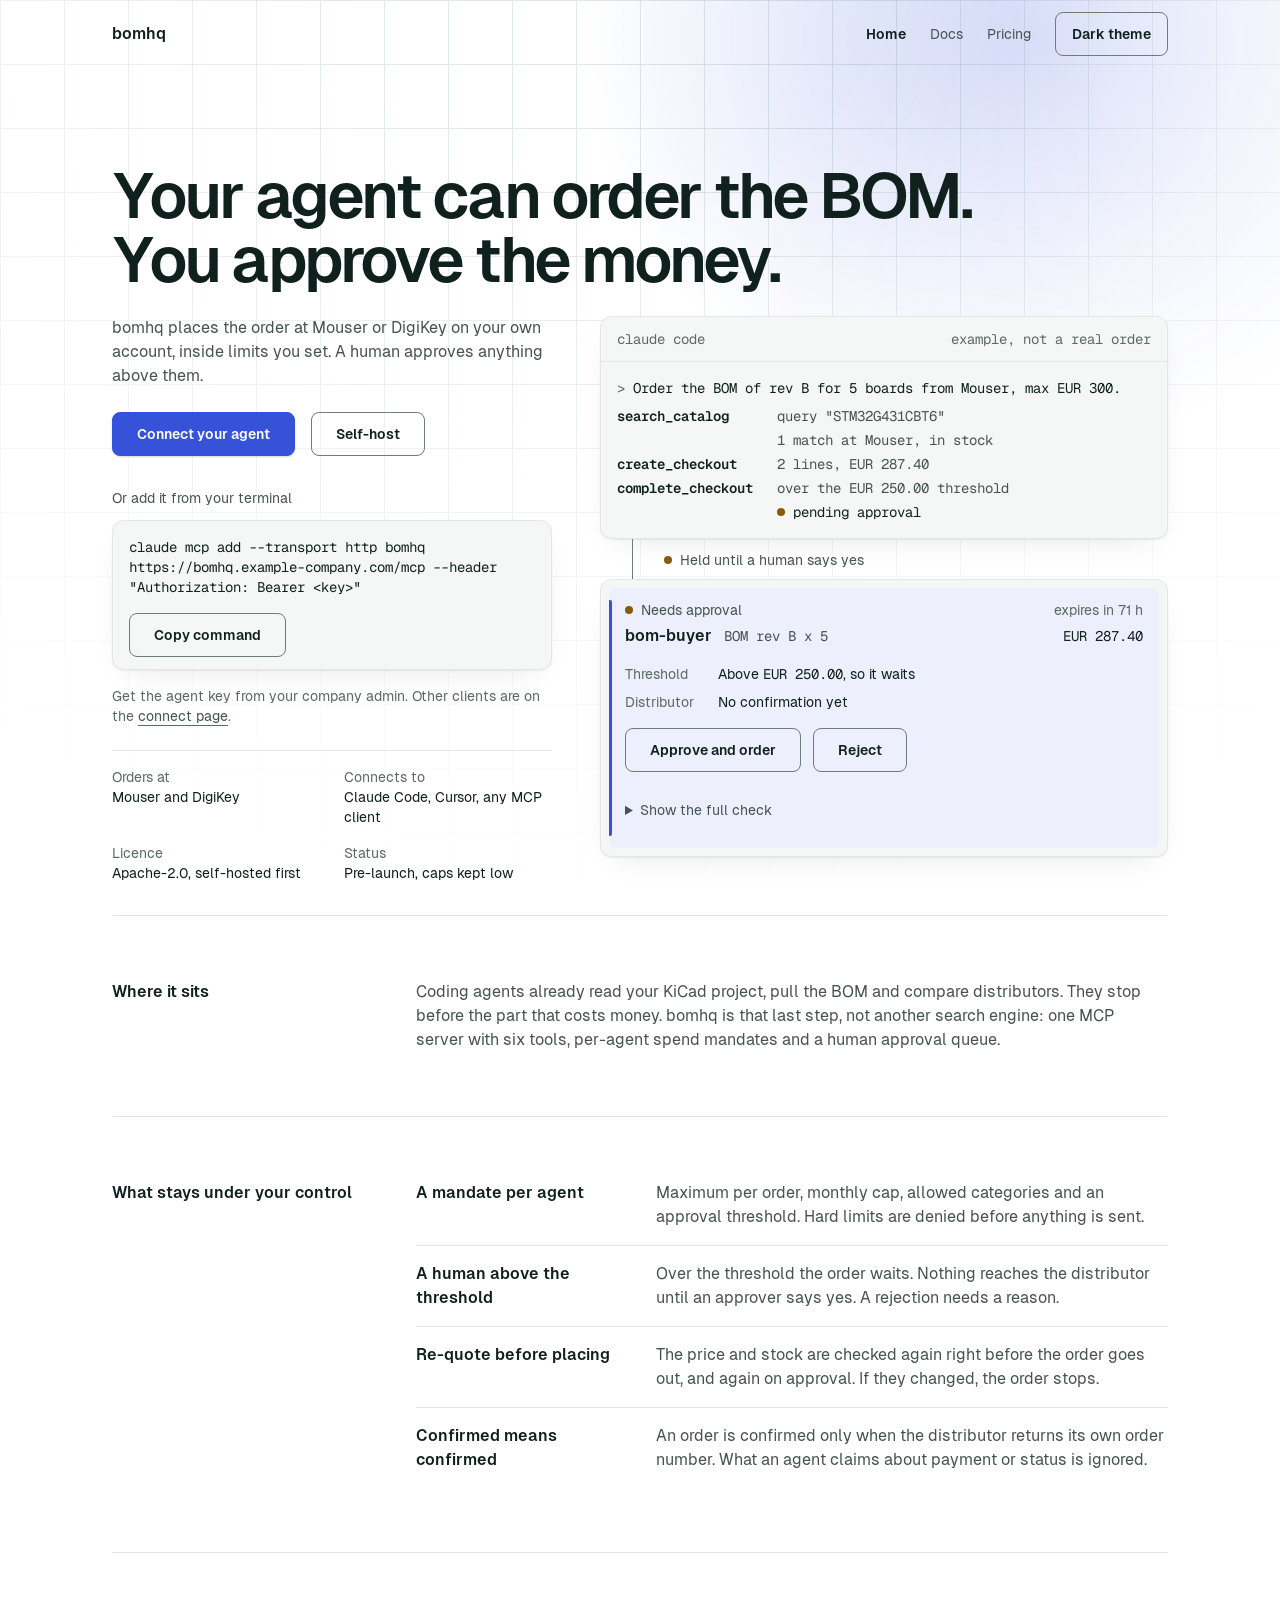
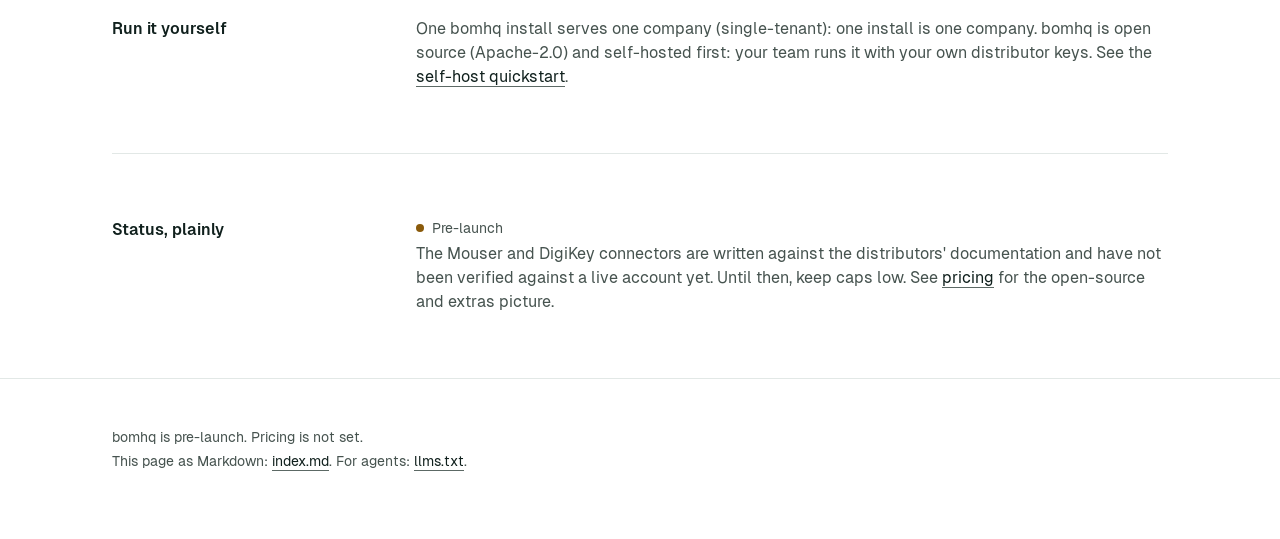
==== commit d5a495fd: "publish: site from partsgate origin/main 23a0590 (hero + visible-on-load fix, PR #4 #5); CNAME held " ====
--- a/index.html
+++ b/index.html
@@ -10,28 +10,51 @@
 <link rel="stylesheet" href="assets/site.css">
 <script src="assets/site.js" defer></script>
 </head>
-<body>
+<body class="home">
+<div class="glow" aria-hidden="true"></div>
 <header class="top"><div class="wrap"><a class="brand" href="index.html">bomhq</a><div class="topr"><nav class="main" aria-label="Main"><a href="index.html" aria-current="page">Home</a><a href="docs/connect.html">Docs</a><a href="pricing.html">Pricing</a></nav><button class="btn themebtn" type="button" data-theme-toggle>Light theme</button></div></div></header>
 <main><div class="wrap">
 
 <section class="hero home" aria-labelledby="h">
-<h1 id="h">Your agent can order the BOM. You approve the money.</h1>
-<div class="codewrap"><p class="label">Connect Claude Code in 60 seconds</p><div class="codebar"><pre id="cmd-home" class="mono">claude mcp add --transport http bomhq https://bomhq.example-company.com/mcp --header "Authorization: Bearer &lt;key&gt;"</pre><button class="btn primary" type="button" data-copy-target="cmd-home">Copy command</button></div></div>
-<p class="why">Get the agent key from your company admin. Other clients are on the <a href="docs/connect.html">connect page</a>. bomhq places the order at Mouser or DigiKey on your own account, inside limits you set, and a human approves anything above them.</p>
-</section>
-<section class="sec" aria-labelledby="s1"><h2 id="s1">What you see when an order needs you</h2><div class="sec-body">
-<div class="sample" role="group" aria-label="Example order, not a real one"><div class="row sel">
-<div class="rh"><span class="st"><span class="dot" data-s="waiting" aria-hidden="true"></span><span class="lbl">Needs approval</span></span><span class="main"><span class="who">bom-buyer</span><span class="mpn mono">BOM rev B x 5, spare passives</span></span><span class="tot num">EUR 287.40</span><span class="exp">expires in 71 h</span></div>
-<div class="row-body"><dl class="cues">
+<h1 id="h"><span class="hl">Your agent can order the BOM.</span> <span class="hl">You approve the money.</span></h1>
+<div class="hero-copy">
+<p class="why">bomhq places the order at Mouser or DigiKey on your own account, inside limits you set. A human approves anything above them.</p>
+<div class="cta"><a class="btn primary" href="docs/connect.html">Connect your agent</a><a class="btn" href="docs/self-host.html">Self-host</a></div>
+<div class="codewrap"><p class="label">Or add it from your terminal</p><div class="codebar"><pre id="cmd-home" class="mono">claude mcp add --transport http bomhq https://bomhq.example-company.com/mcp --header "Authorization: Bearer &lt;key&gt;"</pre><button class="btn" type="button" data-copy-target="cmd-home">Copy command</button></div></div>
+<p class="small">Get the agent key from your company admin. Other clients are on the <a href="docs/connect.html">connect page</a>.</p>
+</div>
+<figure class="product">
+<div class="term" role="group" aria-label="An agent in Claude Code placing an order">
+<div class="termbar mono"><span>claude code</span><span>example, not a real order</span></div>
+<div class="termbody mono">
+<div class="ln ask" style="--i:0"><span class="pr">&gt;</span><span>Order the BOM of rev B for 5 boards from Mouser, max EUR 300.</span></div>
+<div class="ln" style="--i:1"><span class="fn">search_catalog</span><span class="ar">query "STM32G431CBT6"</span></div>
+<div class="ln out" style="--i:2"><span class="fn"></span><span>1 match at Mouser, in stock</span></div>
+<div class="ln" style="--i:3"><span class="fn">create_checkout</span><span class="ar">2 lines, EUR 287.40</span></div>
+<div class="ln" style="--i:4"><span class="fn">complete_checkout</span><span class="ar">over the EUR 250.00 threshold</span></div>
+<div class="ln out" style="--i:5"><span class="fn"></span><span class="st"><span class="dot" data-s="waiting" aria-hidden="true"></span><span class="lbl">pending approval</span></span></div>
+</div>
+</div>
+<div class="flow" style="--i:6"><span class="st"><span class="dot" data-s="waiting" aria-hidden="true"></span><span class="lbl">Held until a human says yes</span></span></div>
+<div class="sample appr" style="--i:7" role="group" aria-label="Example approval screen, not a real order"><div class="row sel">
+<div class="rh"><span class="st"><span class="dot" data-s="waiting" aria-hidden="true"></span><span class="lbl">Needs approval</span></span><span class="main"><span class="who">bom-buyer</span><span class="mpn mono">BOM rev B x 5</span></span><span class="tot num">EUR 287.40</span><span class="exp">expires in 71 h</span></div>
+<div class="row-body"><dl class="cues"><dt>Threshold</dt><dd>Above <span class="num">EUR 250.00</span>, so it waits</dd><dt>Distributor</dt><dd>No confirmation yet</dd></dl>
+<div class="acts"><span class="btn fake">Approve and order</span><span class="btn fake">Reject</span></div>
+<details class="more"><summary>Show the full check</summary><dl class="cues">
 <dt>Asked for</dt><dd>"Order the BOM of rev B for 5 boards from Mouser, 10% spare on passives, max EUR 300."</dd>
 <dt>Categories</dt><dd>Allowed: passives, ics</dd>
 <dt>Per order</dt><dd>Under the maximum of <span class="num">EUR 500.00</span></dd>
 <dt>This month</dt><dd>Inside the cap of <span class="num">EUR 2,000.00</span></dd>
-<dt>Threshold</dt><dd>Above <span class="num">EUR 250.00</span>, so it waits for a human</dd>
-<dt>Distributor confirmation</dt><dd>None yet. It appears only after a human approves and the distributor returns an order number.</dd>
-</dl></div></div></div>
-<p class="sample-cap">Example, not a real order.</p>
-</div></section>
+<dt>Confirmed when</dt><dd>A human approves and the distributor returns an order number.</dd>
+</dl></details></div></div></div>
+</figure>
+<dl class="proof">
+<div><dt>Orders at</dt><dd>Mouser and DigiKey</dd></div>
+<div><dt>Connects to</dt><dd>Claude Code, Cursor, any MCP client</dd></div>
+<div><dt>Licence</dt><dd>Apache-2.0, self-hosted first</dd></div>
+<div><dt>Status</dt><dd>Pre-launch, caps kept low</dd></div>
+</dl>
+</section>
 <section class="sec" aria-labelledby="s2"><h2 id="s2">Where it sits</h2><div class="sec-body">
 <p>Coding agents already read your KiCad project, pull the BOM and compare distributors. They stop before the part that costs money. bomhq is that last step, not another search engine: one MCP server with six tools, per-agent spend mandates and a human approval queue.</p>
 </div></section>
--- a/assets/site.css
+++ b/assets/site.css
@@ -47,8 +47,49 @@
 .hero{padding:96px 0 64px}
 .hero.doc{padding:32px 0 48px}
 .hero.doc .lead{max-width:60ch;margin:0 0 24px}
-.hero.home h1{font-size:48px;line-height:52px;letter-spacing:-0.04em;max-width:28ch;margin-bottom:48px}
 .hero .why{font-size:16px;line-height:24px;color:var(--muted);margin:24px 0 0;max-width:60ch}
+.hero.home{display:grid;grid-template-columns:minmax(0,440px) minmax(0,1fr);column-gap:48px;row-gap:24px;align-items:start;padding:96px 0 32px}
+.hero.home h1{grid-column:1/-1;font-size:64px;line-height:64px;letter-spacing:-0.045em;max-width:none;margin:0}
+.hl{display:block}
+.hero-copy{grid-column:1;grid-row:2;min-width:0}
+.hero-copy .why{margin:0 0 24px}
+.hero-copy .cta{margin:0 0 32px}
+.hero-copy .codewrap{margin:0 0 16px;max-width:none}
+.hero-copy .codebar pre{flex-basis:100%}
+.hero-copy .codebar{padding:12px 12px 12px 16px}
+.hero-copy .small{margin:0;color:var(--faint)}
+.hero-copy .small a{color:var(--muted)}
+.product{grid-column:2;grid-row:2 / span 2;margin:0;min-width:0}
+.term{background:var(--elev);border:1px solid var(--hairline);border-radius:var(--rm);box-shadow:var(--sh);overflow:hidden}
+.termbar{display:flex;justify-content:space-between;gap:16px;padding:12px 16px;border-bottom:1px solid var(--hairline);font-size:14px;line-height:20px;color:var(--faint)}
+.termbody{padding:16px;font-size:14px;line-height:20px}
+.ln{display:grid;grid-template-columns:20ch minmax(0,1fr);column-gap:0;margin:0 0 4px;color:var(--muted);overflow-wrap:anywhere}
+.ln:last-child{margin-bottom:0}
+.ln .fn{color:var(--ink);font-weight:600}
+.ln.ask{grid-template-columns:16px minmax(0,1fr);color:var(--ink);margin-bottom:8px}
+.ln.ask .pr{color:var(--faint)}
+.ln .st{gap:8px}
+.ln .st .lbl{color:var(--ink);font-size:14px}
+.flow{position:relative;margin:0;padding:8px 0 8px 64px}
+.flow::before{content:"";position:absolute;left:32px;top:0;bottom:0;width:1px;background:var(--inputBorder)}
+.appr{margin:0 0 0 32px;max-width:none}
+.appr .rh{grid-template-columns:minmax(0,1fr) auto;grid-template-areas:"st exp" "main tot";gap:4px 16px;padding:12px 16px}
+.appr .rh>.st{grid-area:st}.appr .rh>.main{grid-area:main}.appr .rh>.tot{grid-area:tot}.appr .rh>.exp{grid-area:exp}
+.appr .row-body{grid-template-columns:minmax(0,1fr);padding:4px 16px 16px}
+.appr .row-body>*{grid-column:1}
+.acts{display:flex;flex-wrap:wrap;gap:8px 12px;margin:16px 0 0}
+.more{margin:16px 0 0}
+.more summary{display:list-item;list-style-position:inside;padding:12px 0;font-size:14px;line-height:20px;color:var(--muted);cursor:pointer}
+.more[open] summary{color:var(--ink)}
+.more dl.cues{margin:8px 0 0}
+.btn.fake{pointer-events:none;cursor:default}
+.proof{display:grid;grid-template-columns:repeat(2,minmax(0,1fr));gap:16px 24px;grid-column:1;grid-row:3;align-self:end;margin:0;max-width:none;padding:16px 0 0;border-top:1px solid var(--hairline)}
+.proof div{min-width:0}
+.proof dt{font-size:14px;line-height:20px;color:var(--faint)}
+.proof dd{margin:0;font-size:14px;line-height:20px;color:var(--ink)}
+.glow{position:absolute;top:0;left:0;right:0;height:900px;z-index:-1;pointer-events:none;overflow:hidden;background:radial-gradient(48% 64% at 80% 4%,color-mix(in srgb,var(--accent) 24%,transparent),transparent 72%),linear-gradient(to right,var(--hairline) 1px,transparent 1px) 0 0/64px 64px,linear-gradient(to bottom,var(--hairline) 1px,transparent 1px) 0 0/64px 64px;-webkit-mask-image:radial-gradient(90% 100% at 50% 0%,var(--ink) 20%,transparent 100%);mask-image:radial-gradient(90% 100% at 50% 0%,var(--ink) 20%,transparent 100%)}
+@keyframes rise{from{opacity:0;transform:translateY(4px)}to{opacity:1;transform:none}}
+@media (prefers-reduced-motion:no-preference){.term .ln,.flow,.appr{animation:rise 200ms var(--ease) backwards;animation-delay:calc(var(--i) * 25ms)}}
 .subnav{display:flex;flex-wrap:wrap;gap:0;margin:0 0 32px -12px}
 .sec{display:grid;grid-template-columns:240px minmax(0,1fr);column-gap:64px;padding:64px 0;border-top:1px solid var(--hairline)}
 .sec>.sec-body{grid-column:2;min-width:0}
@@ -110,12 +151,31 @@
 footer.bot{padding:48px 0 64px;border-top:1px solid var(--hairline);color:var(--muted);font-size:14px;line-height:20px}
 footer.bot p{margin:0 0 4px;max-width:none;font-size:14px;line-height:20px}
 @media (prefers-reduced-motion:reduce){*{transition:none!important}}
+@media (max-width:1023px){
+  .hero.home h1{font-size:48px;line-height:52px;letter-spacing:-0.04em}
+  .hero.home{grid-template-columns:minmax(0,1fr)}
+  .hero-copy,.product{grid-column:1}
+  .hero-copy,.product,.proof{grid-row:auto}
+}
 @media (max-width:640px){
   :root{--gut:16px}
   .topr{margin-left:-12px}
   .hero{padding:48px 0 48px}
   .hero.doc{padding:16px 0 32px}
-  .hero.home h1{font-size:32px;line-height:40px;letter-spacing:-0.03em;margin-bottom:32px}
+  .hero.home{grid-template-columns:minmax(0,1fr);row-gap:32px;padding:48px 0 32px}
+  .hero.home h1{font-size:32px;line-height:40px;letter-spacing:-0.03em}
+  .hero-copy,.product{grid-column:1}
+  .product{grid-row:auto}
+  .termbody{padding:16px 12px}
+  .ln,.ln.ask{grid-template-columns:minmax(0,1fr)}
+  .ln.ask{grid-template-columns:16px minmax(0,1fr)}
+  .ln .ar,.ln.out>span:last-child{padding-left:16px}
+  .ln.out>.fn{display:none}
+  .flow{padding-left:48px}
+  .flow::before{left:16px}
+  .appr{margin-left:16px}
+  .acts .btn{flex:1 1 100%}
+  .proof{grid-template-columns:minmax(0,1fr);gap:12px}
   .sec{grid-template-columns:minmax(0,1fr);row-gap:16px;padding:48px 0}
   .sec>.sec-body,.sec>h2{grid-column:1}
   .btn{width:100%}
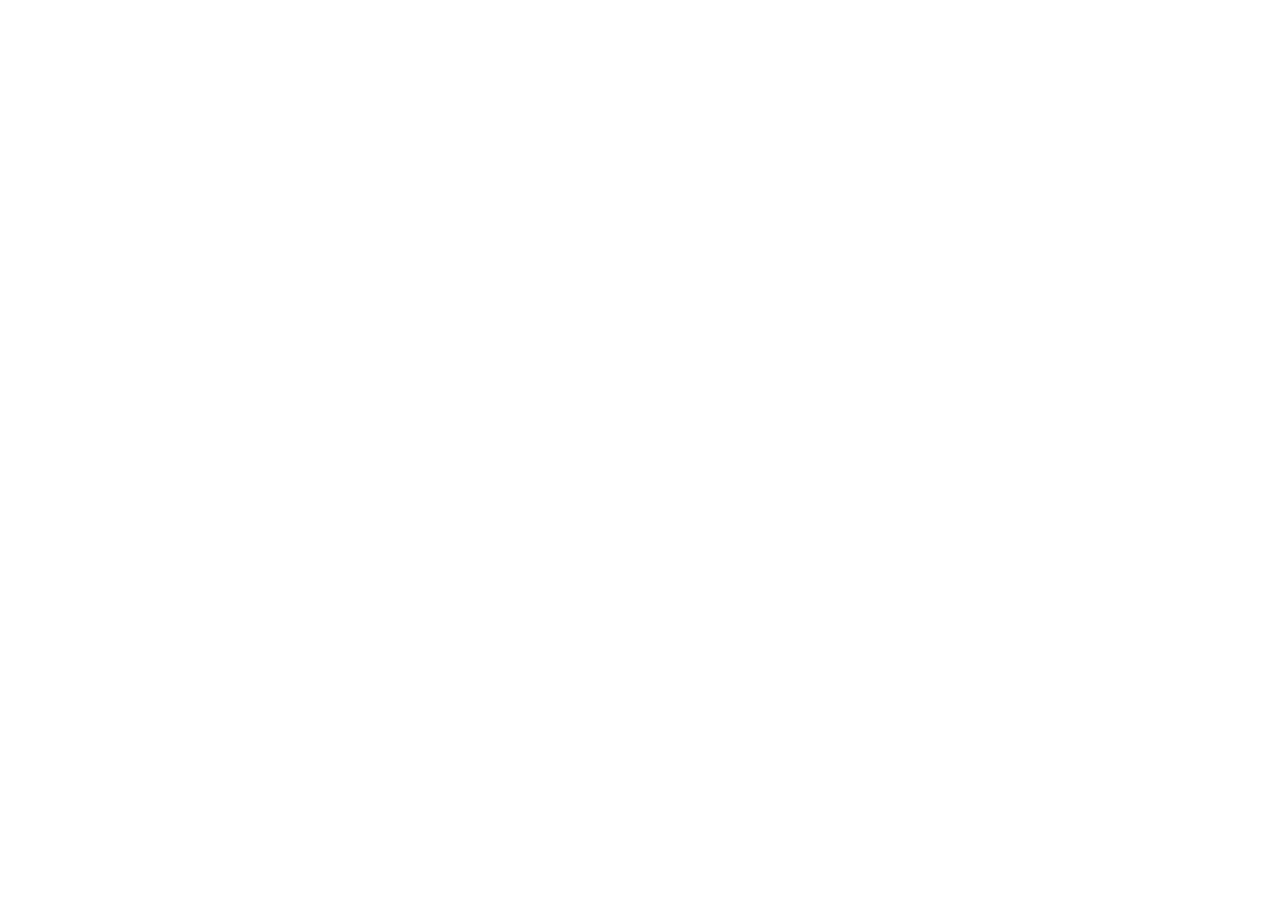
==== commit 79a03e7a: "publish: moved to bomhq.com (instant meta refresh + canonical stubs, assets and fonts kept)" ====
--- a/index.html
+++ b/index.html
@@ -3,76 +3,11 @@
 <head>
 <meta charset="utf-8">
 <meta name="viewport" content="width=device-width, initial-scale=1">
-<title>bomhq: governed ordering for hardware agents</title>
-<meta name="description" content="Your agent can order the BOM. You set the limits and approve the money.">
-<link rel="alternate" type="text/markdown" href="index.md">
-<script>try{var t=localStorage.getItem("pg-theme");if(t==="light"||t==="dark")document.documentElement.setAttribute("data-theme",t)}catch(e){}</script>
-<link rel="stylesheet" href="assets/site.css">
-<script src="assets/site.js" defer></script>
+<title>Moved to bomhq.com</title>
+<link rel="canonical" href="https://bomhq.com/">
+<meta http-equiv="refresh" content="0; url=https://bomhq.com/">
 </head>
-<body class="home">
-<div class="glow" aria-hidden="true"></div>
-<header class="top"><div class="wrap"><a class="brand" href="index.html">bomhq</a><div class="topr"><nav class="main" aria-label="Main"><a href="index.html" aria-current="page">Home</a><a href="docs/connect.html">Docs</a><a href="pricing.html">Pricing</a></nav><button class="btn themebtn" type="button" data-theme-toggle>Light theme</button></div></div></header>
-<main><div class="wrap">
-
-<section class="hero home" aria-labelledby="h">
-<h1 id="h"><span class="hl">Your agent can order the BOM.</span> <span class="hl">You approve the money.</span></h1>
-<div class="hero-copy">
-<p class="why">bomhq places the order at Mouser or DigiKey on your own account, inside limits you set. A human approves anything above them.</p>
-<div class="cta"><a class="btn primary" href="docs/connect.html">Connect your agent</a><a class="btn" href="docs/self-host.html">Self-host</a></div>
-<div class="codewrap"><p class="label">Or add it from your terminal</p><div class="codebar"><pre id="cmd-home" class="mono">claude mcp add --transport http bomhq https://bomhq.example-company.com/mcp --header "Authorization: Bearer &lt;key&gt;"</pre><button class="btn" type="button" data-copy-target="cmd-home">Copy command</button></div></div>
-<p class="small">Get the agent key from your company admin. Other clients are on the <a href="docs/connect.html">connect page</a>.</p>
-</div>
-<figure class="product">
-<div class="term" role="group" aria-label="An agent in Claude Code placing an order">
-<div class="termbar mono"><span>claude code</span><span>example, not a real order</span></div>
-<div class="termbody mono">
-<div class="ln ask" style="--i:0"><span class="pr">&gt;</span><span>Order the BOM of rev B for 5 boards from Mouser, max EUR 300.</span></div>
-<div class="ln" style="--i:1"><span class="fn">search_catalog</span><span class="ar">query "STM32G431CBT6"</span></div>
-<div class="ln out" style="--i:2"><span class="fn"></span><span>1 match at Mouser, in stock</span></div>
-<div class="ln" style="--i:3"><span class="fn">create_checkout</span><span class="ar">2 lines, EUR 287.40</span></div>
-<div class="ln" style="--i:4"><span class="fn">complete_checkout</span><span class="ar">over the EUR 250.00 threshold</span></div>
-<div class="ln out" style="--i:5"><span class="fn"></span><span class="st"><span class="dot" data-s="waiting" aria-hidden="true"></span><span class="lbl">pending approval</span></span></div>
-</div>
-</div>
-<div class="flow" style="--i:6"><span class="st"><span class="dot" data-s="waiting" aria-hidden="true"></span><span class="lbl">Held until a human says yes</span></span></div>
-<div class="sample appr" style="--i:7" role="group" aria-label="Example approval screen, not a real order"><div class="row sel">
-<div class="rh"><span class="st"><span class="dot" data-s="waiting" aria-hidden="true"></span><span class="lbl">Needs approval</span></span><span class="main"><span class="who">bom-buyer</span><span class="mpn mono">BOM rev B x 5</span></span><span class="tot num">EUR 287.40</span><span class="exp">expires in 71 h</span></div>
-<div class="row-body"><dl class="cues"><dt>Threshold</dt><dd>Above <span class="num">EUR 250.00</span>, so it waits</dd><dt>Distributor</dt><dd>No confirmation yet</dd></dl>
-<div class="acts"><span class="btn fake">Approve and order</span><span class="btn fake">Reject</span></div>
-<details class="more"><summary>Show the full check</summary><dl class="cues">
-<dt>Asked for</dt><dd>"Order the BOM of rev B for 5 boards from Mouser, 10% spare on passives, max EUR 300."</dd>
-<dt>Categories</dt><dd>Allowed: passives, ics</dd>
-<dt>Per order</dt><dd>Under the maximum of <span class="num">EUR 500.00</span></dd>
-<dt>This month</dt><dd>Inside the cap of <span class="num">EUR 2,000.00</span></dd>
-<dt>Confirmed when</dt><dd>A human approves and the distributor returns an order number.</dd>
-</dl></details></div></div></div>
-</figure>
-<dl class="proof">
-<div><dt>Orders at</dt><dd>Mouser and DigiKey</dd></div>
-<div><dt>Connects to</dt><dd>Claude Code, Cursor, any MCP client</dd></div>
-<div><dt>Licence</dt><dd>Apache-2.0, self-hosted first</dd></div>
-<div><dt>Status</dt><dd>Pre-launch, caps kept low</dd></div>
-</dl>
-</section>
-<section class="sec" aria-labelledby="s2"><h2 id="s2">Where it sits</h2><div class="sec-body">
-<p>Coding agents already read your KiCad project, pull the BOM and compare distributors. They stop before the part that costs money. bomhq is that last step, not another search engine: one MCP server with six tools, per-agent spend mandates and a human approval queue.</p>
-</div></section>
-<section class="sec" aria-labelledby="s3"><h2 id="s3">What stays under your control</h2><div class="sec-body">
-<dl class="defs">
-<dt>A mandate per agent</dt><dd>Maximum per order, monthly cap, allowed categories and an approval threshold. Hard limits are denied before anything is sent.</dd>
-<dt>A human above the threshold</dt><dd>Over the threshold the order waits. Nothing reaches the distributor until an approver says yes. A rejection needs a reason.</dd>
-<dt>Re-quote before placing</dt><dd>The price and stock are checked again right before the order goes out, and again on approval. If they changed, the order stops.</dd>
-<dt>Confirmed means confirmed</dt><dd>An order is confirmed only when the distributor returns its own order number. What an agent claims about payment or status is ignored.</dd>
-</dl>
-</div></section>
-<section class="sec" aria-labelledby="s4"><h2 id="s4">Run it yourself</h2><div class="sec-body">
-<p>One bomhq install serves one company (single-tenant): one install is one company. bomhq is open source (Apache-2.0) and self-hosted first: your team runs it with your own distributor keys. See the <a href="docs/self-host.html">self-host quickstart</a>.</p>
-</div></section>
-<section class="sec" aria-labelledby="s5"><h2 id="s5">Status, plainly</h2><div class="sec-body">
-<p class="note"><span class="st"><span class="dot" data-s="waiting" aria-hidden="true"></span><span class="lbl">Pre-launch</span></span><span class="txt">The Mouser and DigiKey connectors are written against the distributors' documentation and have not been verified against a live account yet. Until then, keep caps low. See <a href="pricing.html">pricing</a> for the open-source and extras picture.</span></p>
-</div></section>
-</div></main>
-<footer class="bot"><div class="wrap"><p>bomhq is pre-launch. Pricing is not set.</p><p>This page as Markdown: <a href="index.md">index.md</a>. For agents: <a href="llms.txt">llms.txt</a>.</p></div></footer>
+<body style="font:16px/1.5 system-ui,sans-serif;margin:16px">
+<p>This page moved to <a href="https://bomhq.com/">https://bomhq.com/</a>.</p>
 </body>
 </html>
